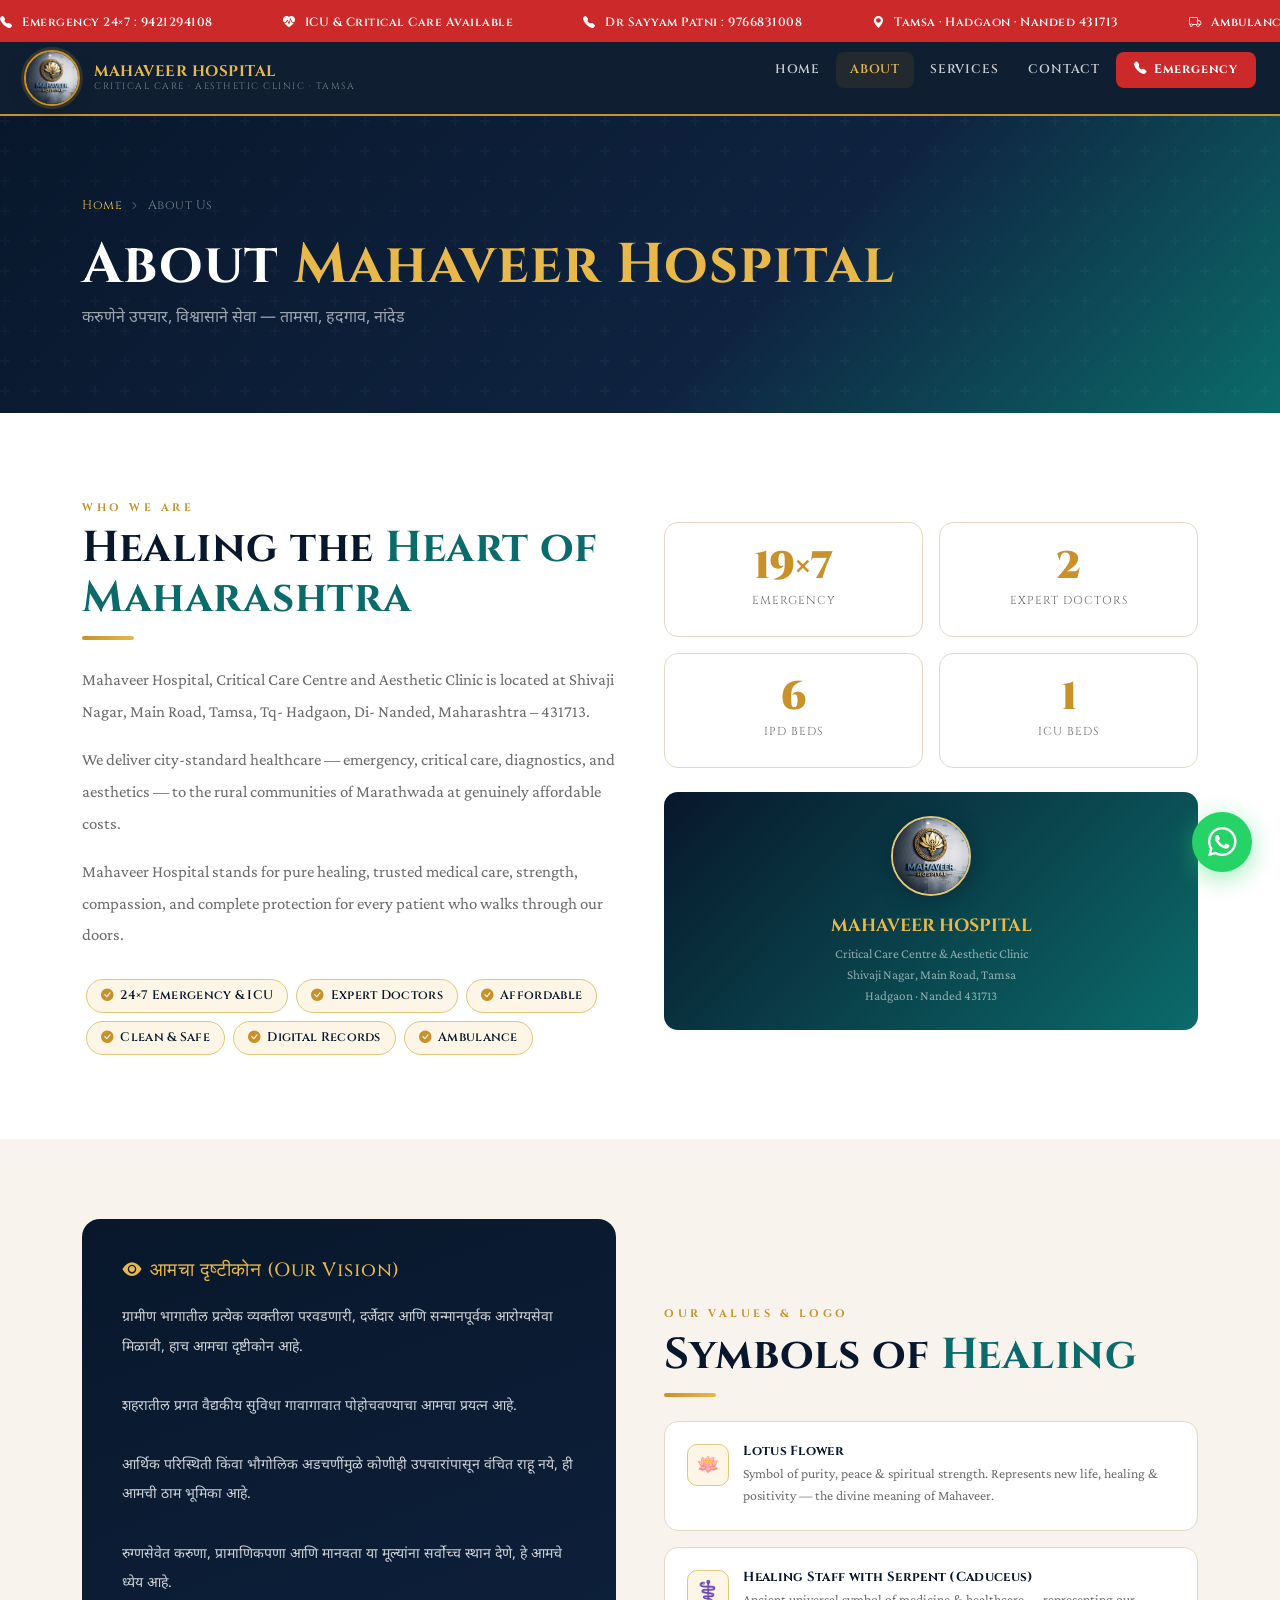
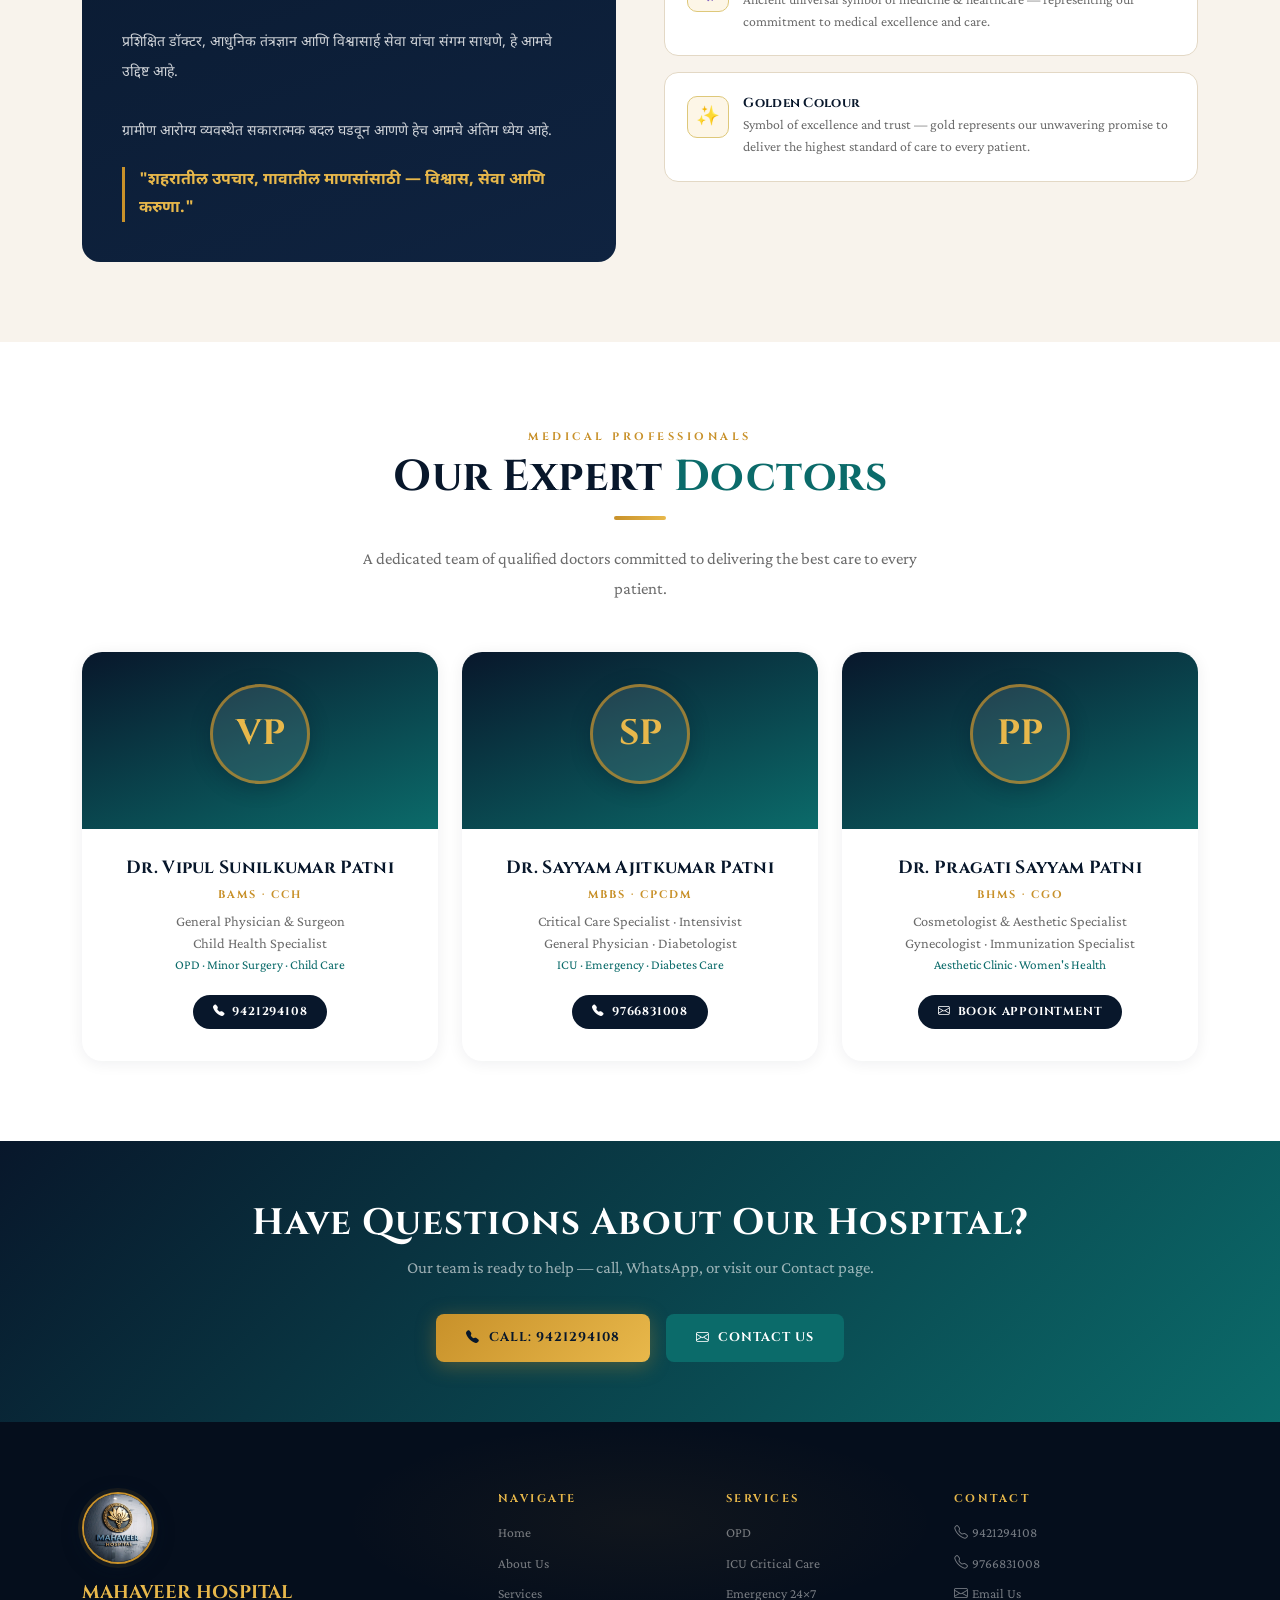
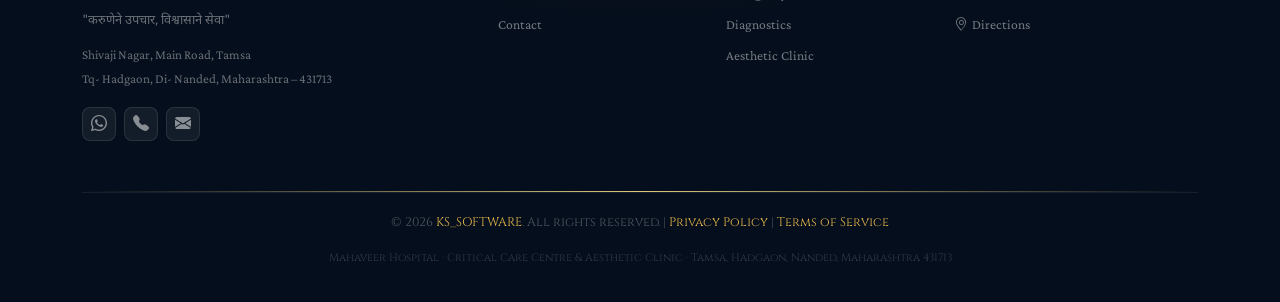
==== about.html @ 1d965a62 "FINAL CODE MAHAVEER HOSPITAL WEBSITE CODE" ====
<!DOCTYPE html><html lang="mr"><head>
<meta charset="UTF-8"/><meta name="viewport" content="width=device-width,initial-scale=1.0"/>
<title>About Us – Mahaveer Hospital | Critical Care & Aesthetic Clinic | Tamsa Hadgaon Nanded</title><meta name="description" content="About Mahaveer Hospital Tamsa — our vision, doctors, and commitment to affordable quality healthcare in Hadgaon, Nanded, Maharashtra."/>
<meta name="keywords" content="Mahaveer Hospital Tamsa Hadgaon Nanded, ICU OPD emergency, Dr Vipul Patni, Dr Sayyam Patni, महावीर हॉस्पिटल"/>
<link rel="preconnect" href="https://fonts.googleapis.com"/>
<link href="https://fonts.googleapis.com/css2?family=Cinzel:wght@400;600;700;900&family=Crimson+Pro:ital,wght@0,300;0,400;0,600;0,700;1,400&family=Noto+Sans+Devanagari:wght@400;500;600;700&display=swap" rel="stylesheet"/>
<link rel="stylesheet" href="https://cdn.jsdelivr.net/npm/bootstrap-icons@1.11.3/font/bootstrap-icons.min.css"/>
<link rel="stylesheet" href="https://cdn.jsdelivr.net/npm/bootstrap@5.3.3/dist/css/bootstrap.min.css"/>
<link rel="stylesheet" href="style.css"/><style>.astat-box{background:#fff;border-radius:14px;padding:1.6rem;border:1px solid var(--border);text-align:center;height:100%}.asn{font-family:'Cinzel',serif;font-size:2.4rem;font-weight:900;color:var(--gold);display:block;line-height:1}.asl{font-size:.72rem;color:var(--muted);margin-top:5px;font-family:'Cinzel',serif;letter-spacing:1px;text-transform:uppercase}.vision-block{background:linear-gradient(160deg,var(--navy),var(--navy-2));border-radius:18px;padding:2.5rem;color:#fff}.vision-block h4{font-family:'Cinzel',serif;color:var(--gold-lt);margin-bottom:1.3rem;font-size:1.2rem;letter-spacing:.5px}.vt{font-family:'Noto Sans Devanagari',sans-serif;font-size:.88rem;color:rgba(255,255,255,.8);line-height:2.1}.vq{font-family:'Noto Sans Devanagari',sans-serif;font-size:1rem;font-weight:700;color:var(--gold-lt);border-left:3px solid var(--gold);padding-left:14px;margin-top:1.3rem;line-height:1.7}.pill{display:inline-flex;align-items:center;gap:7px;background:var(--gold-pale);border:1px solid var(--gold-border);border-radius:30px;padding:6px 14px;font-size:.78rem;color:var(--navy);font-family:'Cinzel',serif;font-weight:600;margin:4px;letter-spacing:.3px}.pill i{color:var(--gold)}.value-card{background:#fff;border-radius:14px;padding:1.4rem;border:1px solid var(--border);display:flex;gap:14px;align-items:flex-start;transition:all .3s}.value-card:hover{box-shadow:var(--sh-md);transform:translateY(-3px)}.v-ico{width:42px;height:42px;border-radius:10px;background:var(--gold-pale);border:1px solid var(--gold-border);display:flex;align-items:center;justify-content:center;font-size:1.2rem;flex-shrink:0}.value-card h6{font-family:'Cinzel',serif;font-size:.82rem;font-weight:700;color:var(--navy);letter-spacing:.3px;margin-bottom:3px}.value-card p{font-size:.86rem;color:var(--muted);line-height:1.6;margin:0}</style>
</head><body><div class="ticker-wrap"><div class="ticker-move">
<span><i class="bi bi-telephone-fill"></i> Emergency 24×7 : 9421294108</span>
<span><i class="bi bi-heart-pulse-fill"></i> ICU &amp; Critical Care Available</span>
<span><i class="bi bi-telephone-fill"></i> Dr Sayyam Patni : 9766831008</span>
<span><i class="bi bi-geo-alt-fill"></i> Tamsa · Hadgaon · Nanded 431713</span>
<span><i class="bi bi-truck"></i> Ambulance On Call</span>
<span><i class="bi bi-telephone-fill"></i> Emergency 24×7 : 9421294108</span>
<span><i class="bi bi-heart-pulse-fill"></i> ICU &amp; Critical Care Available</span>
<span><i class="bi bi-telephone-fill"></i> Dr Sayyam Patni : 9766831008</span>
<span><i class="bi bi-geo-alt-fill"></i> Tamsa · Hadgaon · Nanded 431713</span>
<span><i class="bi bi-truck"></i> Ambulance On Call</span>
</div></div>
<nav class="site-nav" id="mainNav"><div class="nav-container">
  <a href="index.html" class="nav-brand">
    <img src="logo.jpeg" alt="Mahaveer Hospital Logo" class="nav-logo-img"/>
    <div class="brand-words"><span class="brand-main">MAHAVEER HOSPITAL</span><span class="brand-sub">Critical Care · Aesthetic Clinic · Tamsa</span></div>
  </a>
  <button class="nav-hamburger" id="navToggle"><span></span><span></span><span></span></button>
  <ul class="nav-menu" id="navMenu"><li><a href="index.html" class="nav-link">Home</a></li><li><a href="about.html" class="nav-link  active">About</a></li><li><a href="services.html" class="nav-link">Services</a></li><li><a href="contact.html" class="nav-link">Contact</a></li><li><a href="tel:9421294108" class="nav-emergency"><i class="bi bi-telephone-fill"></i> Emergency</a></li></ul>
</div></nav>
<div class="page-hero"><div class="container page-hero-inner">
  <div class="breadcrumb"><a href="index.html">Home</a><i class="bi bi-chevron-right"></i> About Us</div>
  <h1 class="page-hero-title">About <span>Mahaveer Hospital</span></h1>
  <p class="page-hero-sub">करुणेने उपचार, विश्वासाने सेवा — तामसा, हदगाव, नांदेड</p>
</div></div>

<!-- INTRO -->
<section><div class="container"><div class="row g-5 align-items-center">
  <div class="col-lg-6" data-aos>
    <div class="sec-eyebrow">Who We Are</div>
    <h2 class="sec-title">Healing the <span>Heart of Maharashtra</span></h2>
    <div class="gold-bar"></div>
    <p style="font-size:1.05rem;color:var(--muted);line-height:1.9;margin-bottom:1rem;font-family:'Crimson Pro',serif;">Mahaveer Hospital, Critical Care Centre and Aesthetic Clinic is located at Shivaji Nagar, Main Road, Tamsa, Tq- Hadgaon, Di- Nanded, Maharashtra – 431713.</p>
    <p style="font-size:1.05rem;color:var(--muted);line-height:1.9;margin-bottom:1rem;font-family:'Crimson Pro',serif;">We deliver city-standard healthcare — emergency, critical care, diagnostics, and aesthetics — to the rural communities of Marathwada at genuinely affordable costs.</p>
    <p style="font-size:1.05rem;color:var(--muted);line-height:1.9;margin-bottom:1.5rem;font-family:'Crimson Pro',serif;">Mahaveer Hospital stands for pure healing, trusted medical care, strength, compassion, and complete protection for every patient who walks through our doors.</p>
    <div class="d-flex flex-wrap">
      <span class="pill"><i class="bi bi-check-circle-fill"></i> 24×7 Emergency &amp; ICU</span>
      <span class="pill"><i class="bi bi-check-circle-fill"></i> Expert Doctors</span>
      <span class="pill"><i class="bi bi-check-circle-fill"></i> Affordable</span>
      <span class="pill"><i class="bi bi-check-circle-fill"></i> Clean &amp; Safe</span>
      <span class="pill"><i class="bi bi-check-circle-fill"></i> Digital Records</span>
      <span class="pill"><i class="bi bi-check-circle-fill"></i> Ambulance</span>
    </div>
  </div>
  <div class="col-lg-6" data-aos data-d="2">
    <div class="row g-3 mb-4 stats-row">
      <div class="col-6"><div class="astat-box"><span class="asn" data-count="24" data-suffix="×7">24×7</span><div class="asl">Emergency</div></div></div>
      <div class="col-6"><div class="astat-box"><span class="asn" data-count="3" data-suffix="">3</span><div class="asl">Expert Doctors</div></div></div>
      <div class="col-6"><div class="astat-box"><span class="asn" data-count="8" data-suffix="">8</span><div class="asl">IPD Beds</div></div></div>
      <div class="col-6"><div class="astat-box"><span class="asn" data-count="2" data-suffix="">2</span><div class="asl">ICU Beds</div></div></div>
    </div>
    <div style="background:linear-gradient(135deg,var(--navy),var(--teal));border-radius:14px;padding:1.5rem;color:#fff;text-align:center;">
      <img src="logo.jpeg" alt="Mahaveer Hospital Logo" style="width:80px;height:80px;border-radius:50%;object-fit:cover;border:2px solid var(--gold-border);margin-bottom:1rem;box-shadow:0 4px 20px rgba(8,23,43,.4);"/>
      <p style="font-family:'Cinzel',serif;font-size:1.1rem;font-weight:700;color:var(--gold-lt);margin-bottom:3px;">MAHAVEER HOSPITAL</p>
      <p style="font-size:.82rem;color:rgba(255,255,255,.55);margin:0;">Critical Care Centre &amp; Aesthetic Clinic<br/>Shivaji Nagar, Main Road, Tamsa<br/>Hadgaon · Nanded 431713</p>
    </div>
  </div>
</div></div></section>

<!-- VISION -->
<section class="bg-cream"><div class="container"><div class="row g-5 align-items-center">
  <div class="col-lg-6" data-aos>
    <div class="vision-block">
      <h4><i class="bi bi-eye-fill me-2"></i>आमचा दृष्टीकोन (Our Vision)</h4>
      <div class="vt">ग्रामीण भागातील प्रत्येक व्यक्तीला परवडणारी, दर्जेदार आणि सन्मानपूर्वक आरोग्यसेवा मिळावी, हाच आमचा दृष्टीकोन आहे.<br/><br/>शहरातील प्रगत वैद्यकीय सुविधा गावागावात पोहोचवण्याचा आमचा प्रयत्न आहे.<br/><br/>आर्थिक परिस्थिती किंवा भौगोलिक अडचणींमुळे कोणीही उपचारांपासून वंचित राहू नये, ही आमची ठाम भूमिका आहे.<br/><br/>रुग्णसेवेत करुणा, प्रामाणिकपणा आणि मानवता या मूल्यांना सर्वोच्च स्थान देणे, हे आमचे ध्येय आहे.<br/><br/>प्रशिक्षित डॉक्टर, आधुनिक तंत्रज्ञान आणि विश्वासार्ह सेवा यांचा संगम साधणे, हे आमचे उद्दिष्ट आहे.<br/><br/>ग्रामीण आरोग्य व्यवस्थेत सकारात्मक बदल घडवून आणणे हेच आमचे अंतिम ध्येय आहे.</div>
      <div class="vq">"शहरातील उपचार, गावातील माणसांसाठी — विश्वास, सेवा आणि करुणा."</div>
    </div>
  </div>
  <div class="col-lg-6" data-aos data-d="2">
    <div class="sec-eyebrow">Our Values &amp; Logo</div>
    <h2 class="sec-title">Symbols of <span>Healing</span></h2>
    <div class="gold-bar"></div>
    <div class="d-flex flex-column gap-3">
      <div class="value-card"><div class="v-ico" style="color:var(--gold);">🪷</div><div><h6>Lotus Flower</h6><p>Symbol of purity, peace &amp; spiritual strength. Represents new life, healing &amp; positivity — the divine meaning of Mahaveer.</p></div></div>
      <div class="value-card"><div class="v-ico" style="color:var(--teal);">⚕️</div><div><h6>Healing Staff with Serpent (Caduceus)</h6><p>Ancient universal symbol of medicine &amp; healthcare — representing our commitment to medical excellence and care.</p></div></div>
      <div class="value-card"><div class="v-ico" style="color:var(--gold);">✨</div><div><h6>Golden Colour</h6><p>Symbol of excellence and trust — gold represents our unwavering promise to deliver the highest standard of care to every patient.</p></div></div>
    </div>
  </div>
</div></div></section>

<!-- DOCTORS FULL -->
<section><div class="container">
  <div class="text-center mb-5" data-aos>
    <div class="sec-eyebrow">Medical Professionals</div>
    <h2 class="sec-title">Our Expert <span>Doctors</span></h2>
    <div class="gold-bar mx-auto"></div>
    <p class="sec-lead mx-auto">A dedicated team of qualified doctors committed to delivering the best care to every patient.</p>
  </div>
  <div class="row g-4 justify-content-center">
    <div class="col-md-6 col-lg-4" data-aos>
      <div class="doc-card"><div class="doc-card-head"><div class="doc-initials">VP</div></div>
      <div class="doc-card-body"><div class="doc-name">Dr. Vipul Sunilkumar Patni</div><div class="doc-degree">BAMS · CCH</div>
      <div class="doc-spec">General Physician &amp; Surgeon<br/>Child Health Specialist<br/><small style="color:var(--teal);font-size:.82rem;">OPD · Minor Surgery · Child Care</small></div>
      <a href="tel:9421294108" class="doc-cta"><i class="bi bi-telephone-fill"></i> 9421294108</a></div></div>
    </div>
    <div class="col-md-6 col-lg-4" data-aos data-d="2">
      <div class="doc-card"><div class="doc-card-head"><div class="doc-initials">SP</div></div>
      <div class="doc-card-body"><div class="doc-name">Dr. Sayyam Ajitkumar Patni</div><div class="doc-degree">MBBS · CPCDM</div>
      <div class="doc-spec">Critical Care Specialist · Intensivist<br/>General Physician · Diabetologist<br/><small style="color:var(--teal);font-size:.82rem;">ICU · Emergency · Diabetes Care</small></div>
      <a href="tel:9766831008" class="doc-cta"><i class="bi bi-telephone-fill"></i> 9766831008</a></div></div>
    </div>
    <div class="col-md-6 col-lg-4" data-aos data-d="4">
      <div class="doc-card"><div class="doc-card-head"><div class="doc-initials">PP</div></div>
      <div class="doc-card-body"><div class="doc-name">Dr. Pragati Sayyam Patni</div><div class="doc-degree">BHMS · CGO</div>
      <div class="doc-spec">Cosmetologist &amp; Aesthetic Specialist<br/>Gynecologist · Immunization Specialist<br/><small style="color:var(--teal);font-size:.82rem;">Aesthetic Clinic · Women's Health</small></div>
      <a href="contact.html" class="doc-cta"><i class="bi bi-envelope"></i> Book Appointment</a></div></div>
    </div>
  </div>
</div></section>

<div style="background:linear-gradient(135deg,var(--navy),var(--teal));padding:60px 0;text-align:center">
  <div class="container" data-aos>
    <h2 style="font-family:'Cinzel',serif;font-size:clamp(1.5rem,3vw,2.3rem);font-weight:700;color:#fff;margin-bottom:.6rem;letter-spacing:1px;">Have Questions About Our Hospital?</h2>
    <p style="color:rgba(255,255,255,.6);margin-bottom:2rem;font-family:'Crimson Pro',serif;font-size:1.05rem;">Our team is ready to help — call, WhatsApp, or visit our Contact page.</p>
    <div class="d-flex justify-content-center flex-wrap gap-3">
      <a href="tel:9421294108" class="btn-gold"><i class="bi bi-telephone-fill"></i> Call: 9421294108</a>
      <a href="contact.html" class="btn-teal"><i class="bi bi-envelope"></i> Contact Us</a>
    </div>
  </div>
</div>
<footer class="site-footer"><div class="footer-glow"></div><div class="container">
  <div class="footer-top">
    <div><img src="logo.jpeg" alt="Mahaveer Hospital" class="footer-logo-img"/>
      <p class="footer-name">MAHAVEER HOSPITAL</p><p class="footer-tag">"करुणेने उपचार, विश्वासाने सेवा"</p>
      <p class="footer-addr">Shivaji Nagar, Main Road, Tamsa<br/>Tq- Hadgaon, Di- Nanded, Maharashtra – 431713</p>
      <div class="footer-socials"><a href="https://wa.me/919421294108" target="_blank"><i class="bi bi-whatsapp"></i></a><a href="tel:9421294108"><i class="bi bi-telephone-fill"></i></a><a href="mailto:info@mahavirhospital.com"><i class="bi bi-envelope-fill"></i></a></div>
    </div>
    <div class="footer-links-col"><h6>Navigate</h6><a href="index.html">Home</a><a href="about.html">About Us</a><a href="services.html">Services</a><a href="contact.html">Contact</a></div>
    <div class="footer-links-col"><h6>Services</h6><a href="services.html">OPD</a><a href="services.html">ICU Critical Care</a><a href="services.html">Emergency 24×7</a><a href="services.html">Diagnostics</a><a href="services.html">Aesthetic Clinic</a></div>
    <div class="footer-links-col"><h6>Contact</h6><a href="tel:9421294108"><i class="bi bi-telephone me-1"></i>9421294108</a><a href="tel:9766831008"><i class="bi bi-telephone me-1"></i>9766831008</a><a href="mailto:info@mahavirhospital.com"><i class="bi bi-envelope me-1"></i>Email Us</a><a href="https://maps.app.goo.gl/ueTT2sujf9vZsmC67" target="_blank"><i class="bi bi-geo-alt me-1"></i>Directions</a></div>
  </div>
  <div class="divider-gold"></div>
  <div class="footer-bottom">
    <p>&copy; 2026 <a href="http://kssoftware.infinityfree.me/" target="_blank">KS_SOFTWARE</a>. All rights reserved. | <a href="#">Privacy Policy</a> | <a href="#">Terms of Service</a></p>
    <p class="footer-seo">Mahaveer Hospital · Critical Care Centre &amp; Aesthetic Clinic · Tamsa, Hadgaon, Nanded, Maharashtra 431713</p>
  </div>
</div></footer>
<a href="https://wa.me/919421294108?text=नमस्कार%2C%20मला%20Mahaveer%20Hospital%20बद्दल%20माहिती%20हवी%20आहे." target="_blank" class="wa-fab"><i class="bi bi-whatsapp"></i><span class="wa-pulse"></span></a>
<script src="https://cdn.jsdelivr.net/npm/bootstrap@5.3.3/dist/js/bootstrap.bundle.min.js"></script>
<script src="app.js"></script></body></html>
---- style.css ----
/* ══════════════════════════════════════════════
   MAHAVEER HOSPITAL — MASTER STYLESHEET v2
   Cinzel display · Crimson Pro body · Gold/Navy
══════════════════════════════════════════════ */
@import url('https://fonts.googleapis.com/css2?family=Cinzel:wght@400;600;700;900&family=Crimson+Pro:ital,wght@0,300;0,400;0,600;0,700;1,400&family=Noto+Sans+Devanagari:wght@400;500;600;700&display=swap');

:root {
  --gold:        #C8912A;
  --gold-lt:     #E8B84B;
  --gold-pale:   #FDF6E7;
  --gold-border: #DEC87A;
  --navy:        #08172B;
  --navy-2:      #0F2340;
  --teal:        #0B6B6A;
  --teal-lt:     #0F9B9A;
  --white:       #FFFFFF;
  --cream:       #F8F3EC;
  --text:        #1A1A1A;
  --muted:       #6B6B6B;
  --border:      #E3D8C5;
  --red:         #CC2A2A;

  --ff-display: 'Cinzel', serif;
  --ff-body:    'Crimson Pro', serif;
  --ff-deva:    'Noto Sans Devanagari', sans-serif;

  --r:   14px;
  --r-lg: 20px;
  --sh-sm: 0 2px 16px rgba(8,23,43,.07);
  --sh-md: 0 8px 32px rgba(8,23,43,.11);
  --sh-lg: 0 20px 60px rgba(8,23,43,.16);
  --tr:  all .3s cubic-bezier(.4,0,.2,1);
}

*, *::before, *::after { box-sizing: border-box; margin: 0; padding: 0; }
html { scroll-behavior: smooth; }
body { font-family: var(--ff-body); color: var(--text); background: var(--white); overflow-x: hidden; font-size: 16px; line-height: 1.6; }

/* ── SCROLLBAR ── */
::-webkit-scrollbar { width: 5px; }
::-webkit-scrollbar-track { background: var(--cream); }
::-webkit-scrollbar-thumb { background: var(--gold); border-radius: 3px; }

/* ════ TICKER ════ */
.ticker-wrap {
  background: var(--red);
  padding: 8px 0; overflow: hidden;
}
.ticker-move {
  display: inline-flex; gap: 70px;
  white-space: nowrap;
  animation: tickerRun 30s linear infinite;
}
.ticker-move span {
  color: #fff; font-size: 0.75rem;
  font-weight: 600; letter-spacing: 0.5px;
  font-family: 'Cinzel', serif;
}
.ticker-move span i { margin-right: 6px; }
@keyframes tickerRun {
  from { transform: translateX(0); }
  to   { transform: translateX(-50%); }
}

/* ════ NAVBAR ════ */
.site-nav {
  position: sticky; top: 0; z-index: 1000;
  background: rgba(8,23,43,0.97);
  backdrop-filter: blur(20px);
  border-bottom: 2px solid var(--gold);
  transition: var(--tr);
}
.nav-container {
  max-width: 1280px; margin: 0 auto;
  padding: 0 24px;
  display: flex; align-items: center;
  justify-content: space-between;
  min-height: 72px;
}
.nav-brand {
  display: flex; align-items: center; gap: 14px;
  text-decoration: none;
}
.nav-logo-img {
  width: 56px; height: 56px;
  border-radius: 50%;
  object-fit: cover;
  border: 2.5px solid var(--gold);
  box-shadow: 0 0 0 3px rgba(200,145,42,0.2), 0 4px 16px rgba(8,23,43,0.4);
  transition: var(--tr);
  background: var(--navy);
  flex-shrink: 0;
}
.nav-brand:hover .nav-logo-img {
  box-shadow: 0 0 0 5px rgba(200,145,42,0.35), 0 6px 20px rgba(8,23,43,0.5);
  transform: scale(1.05);
}
.brand-words { line-height: 1.2; }
.brand-main {
  display: block;
  font-family: var(--ff-display);
  font-size: 0.95rem; font-weight: 700;
  color: var(--gold-lt);
  letter-spacing: 0.5px;
}
.brand-sub {
  display: block;
  font-size: 0.58rem; color: rgba(255,255,255,0.45);
  letter-spacing: 1.5px; text-transform: uppercase;
  font-family: var(--ff-display);
}
.nav-menu {
  display: flex; align-items: center; gap: 2px;
  list-style: none;
}
.nav-link {
  display: block; padding: 8px 14px;
  color: rgba(255,255,255,0.78) !important;
  text-decoration: none;
  font-family: var(--ff-display);
  font-size: 0.78rem; font-weight: 600;
  letter-spacing: 0.8px;
  border-radius: 8px;
  transition: var(--tr);
  text-transform: uppercase;
}
.nav-link:hover, .nav-link.active {
  color: var(--gold-lt) !important;
  background: rgba(200,145,42,0.1);
}
.nav-emergency {
  display: flex; align-items: center; gap: 7px;
  background: var(--red) !important;
  color: #fff !important;
  padding: 8px 18px !important;
  border-radius: 8px !important;
  font-family: var(--ff-display) !important;
  font-size: 0.78rem !important; font-weight: 700 !important;
  letter-spacing: 0.8px !important;
  text-decoration: none;
  animation: emergPulse 2.5s ease-in-out infinite;
}
@keyframes emergPulse {
  0%,100% { box-shadow: 0 0 0 0 rgba(204,42,42,0.5); }
  50%      { box-shadow: 0 0 0 10px rgba(204,42,42,0); }
}
.nav-hamburger {
  display: none; flex-direction: column; gap: 5px;
  background: none; border: none; cursor: pointer; padding: 6px;
}
.nav-hamburger span {
  display: block; width: 24px; height: 2px;
  background: #fff; border-radius: 2px; transition: var(--tr);
}
@media(max-width:991px) {
  .nav-hamburger { display: flex; }
  .nav-menu {
    display: none; position: absolute;
    top: 100%; left: 0; right: 0;
    background: var(--navy-2);
    flex-direction: column; align-items: stretch;
    padding: 12px 20px;
    border-top: 1px solid rgba(200,145,42,0.3);
    gap: 4px;
  }
  .nav-menu.open { display: flex; }
  .nav-emergency { justify-content: center; }
}

/* ════ PAGE HERO ════ */
.page-hero {
  background: linear-gradient(135deg, var(--navy) 0%, var(--navy-2) 60%, var(--teal) 100%);
  padding: 80px 0 65px; position: relative; overflow: hidden;
}
.page-hero::before {
  content:''; position:absolute; inset:0;
  background: url("data:image/svg+xml,%3Csvg width='60' height='60' viewBox='0 0 60 60' xmlns='http://www.w3.org/2000/svg'%3E%3Cg fill='none'%3E%3Cg fill='%23ffffff' fill-opacity='0.025'%3E%3Cpath d='M36 34v-4h-2v4h-4v2h4v4h2v-4h4v-2h-4zm0-30V0h-2v4h-4v2h4v4h2V6h4V4h-4zM6 34v-4H4v4H0v2h4v4h2v-4h4v-2H6zM6 4V0H4v4H0v2h4v4h2V6h4V4H6z'/%3E%3C/g%3E%3C/g%3E%3C/svg%3E");
}
.page-hero-inner { position: relative; z-index: 1; }
.breadcrumb {
  display: flex; align-items: center; gap: 8px;
  font-size: 0.78rem; color: rgba(255,255,255,0.45);
  font-family: var(--ff-display);
  letter-spacing: 0.5px; margin-bottom: 1.2rem;
}
.breadcrumb a { color: var(--gold-lt); text-decoration: none; }
.breadcrumb i { font-size: 0.55rem; }
.page-hero-title {
  font-family: var(--ff-display);
  font-size: clamp(2rem,5vw,3.5rem);
  font-weight: 700; color: #fff; line-height: 1.1;
  margin-bottom: 0.6rem; letter-spacing: 1px;
}
.page-hero-title span { color: var(--gold-lt); }
.page-hero-sub {
  font-family: var(--ff-deva);
  font-size: 1rem; color: rgba(255,255,255,0.6);
}

/* ════ SECTION UTILITIES ════ */
section { padding: 80px 0; }
.sec-eyebrow {
  display: inline-block;
  font-family: var(--ff-display);
  font-size: 0.68rem; font-weight: 700;
  letter-spacing: 3.5px; text-transform: uppercase;
  color: var(--gold); margin-bottom: 0.5rem;
}
.sec-title {
  font-family: var(--ff-display);
  font-size: clamp(1.8rem,3.5vw,2.7rem);
  font-weight: 700; color: var(--navy);
  line-height: 1.15; margin-bottom: 0.8rem;
  letter-spacing: 0.5px;
}
.sec-title span { color: var(--teal); }
.gold-bar {
  width: 52px; height: 4px;
  background: linear-gradient(90deg, var(--gold), var(--gold-lt));
  border-radius: 2px; margin-bottom: 1.5rem;
}
.gold-bar.mx-auto { margin-left: auto; margin-right: auto; }
.sec-lead { font-size: 1.05rem; color: var(--muted); max-width: 560px; line-height: 1.8; }

/* ════ BUTTONS ════ */
.btn-gold {
  display: inline-flex; align-items: center; gap: 9px;
  background: linear-gradient(135deg, var(--gold), var(--gold-lt));
  color: var(--navy); font-family: var(--ff-display);
  font-weight: 700; font-size: 0.8rem;
  padding: 14px 30px; border-radius: 8px;
  text-decoration: none; border: none; cursor: pointer;
  letter-spacing: 1px; text-transform: uppercase;
  transition: var(--tr);
  box-shadow: 0 4px 20px rgba(200,145,42,0.35);
}
.btn-gold:hover {
  transform: translateY(-2px);
  box-shadow: 0 10px 30px rgba(200,145,42,0.5);
  color: var(--navy);
}
.btn-outline-white {
  display: inline-flex; align-items: center; gap: 9px;
  border: 2px solid rgba(255,255,255,0.4); color: #fff;
  font-family: var(--ff-display); font-weight: 600;
  font-size: 0.78rem; padding: 12px 26px; border-radius: 8px;
  text-decoration: none; letter-spacing: 1px; text-transform: uppercase;
  transition: var(--tr);
}
.btn-outline-white:hover { border-color: #fff; background: rgba(255,255,255,0.1); color: #fff; }
.btn-navy {
  display: inline-flex; align-items: center; gap: 9px;
  background: var(--navy); color: #fff;
  font-family: var(--ff-display); font-weight: 700;
  font-size: 0.78rem; padding: 12px 26px; border-radius: 8px;
  text-decoration: none; letter-spacing: 1px; text-transform: uppercase;
  transition: var(--tr); border: none; cursor: pointer;
}
.btn-navy:hover { background: var(--teal); color: #fff; transform: translateY(-2px); }
.btn-teal {
  display: inline-flex; align-items: center; gap: 9px;
  background: var(--teal); color: #fff;
  font-family: var(--ff-display); font-weight: 700;
  font-size: 0.78rem; padding: 14px 30px; border-radius: 8px;
  text-decoration: none; letter-spacing: 1px; text-transform: uppercase;
  transition: var(--tr); border: none; cursor: pointer;
}
.btn-teal:hover { background: var(--teal-lt); color: #fff; transform: translateY(-2px); }

/* ════ CARDS ════ */
.card-hover {
  transition: var(--tr);
}
.card-hover:hover { transform: translateY(-6px); box-shadow: var(--sh-lg); }

/* ════ DOCTOR CARD ════ */
.doc-card {
  background: #fff; border-radius: var(--r-lg);
  overflow: hidden;
  box-shadow: var(--sh-sm);
  transition: var(--tr);
  text-align: center;
}
.doc-card:hover { transform: translateY(-8px); box-shadow: var(--sh-lg); }
.doc-card-head {
  background: linear-gradient(160deg, var(--navy) 0%, var(--teal) 100%);
  padding: 2rem 1.5rem 2.8rem;
}
.doc-initials {
  width: 100px; height: 100px; border-radius: 50%;
  background: rgba(255,255,255,0.1);
  border: 3px solid rgba(200,145,42,0.7);
  display: flex; align-items: center; justify-content: center;
  font-family: var(--ff-display); font-size: 2.2rem; font-weight: 700;
  color: var(--gold-lt); margin: 0 auto;
  box-shadow: 0 4px 20px rgba(8,23,43,0.3);
}
.doc-card-body { padding: 1.6rem 1.4rem 2rem; }
.doc-name {
  font-family: var(--ff-display);
  font-size: 1.1rem; font-weight: 700;
  color: var(--navy); letter-spacing: 0.3px; margin-bottom: 3px;
}
.doc-degree {
  font-family: var(--ff-display);
  font-size: 0.68rem; font-weight: 700;
  letter-spacing: 2px; color: var(--gold);
  text-transform: uppercase; margin-bottom: 8px;
}
.doc-spec { font-size: 0.9rem; color: var(--muted); line-height: 1.5; margin-bottom: 1.2rem; }
.doc-cta {
  display: inline-flex; align-items: center; gap: 7px;
  background: var(--navy); color: #fff;
  text-decoration: none; font-family: var(--ff-display);
  font-size: 0.72rem; font-weight: 700;
  padding: 8px 20px; border-radius: 30px;
  letter-spacing: 0.8px; text-transform: uppercase;
  transition: var(--tr);
}
.doc-cta:hover { background: var(--teal); color: #fff; }

/* ════ SERVICE CARD ════ */
.svc-card {
  background: #fff; border-radius: var(--r);
  border: 1px solid var(--border);
  overflow: hidden; transition: var(--tr);
  height: 100%;
}
.svc-card:hover { transform: translateY(-5px); box-shadow: var(--sh-lg); }
.svc-card-head {
  background: linear-gradient(135deg, var(--navy), var(--navy-2));
  padding: 1.4rem 1.5rem;
  display: flex; align-items: center; gap: 14px;
}
.svc-icon-wrap {
  width: 46px; height: 46px; flex-shrink: 0;
  border-radius: 10px;
  background: rgba(200,145,42,0.2);
  border: 1px solid rgba(200,145,42,0.3);
  display: flex; align-items: center; justify-content: center;
  font-size: 1.35rem; color: var(--gold-lt);
}
.svc-card-title {
  font-family: var(--ff-display);
  font-size: 0.95rem; font-weight: 700; color: #fff;
  letter-spacing: 0.3px; margin: 0;
}
.svc-badge {
  font-family: var(--ff-deva);
  font-size: 0.7rem; color: rgba(255,255,255,0.45);
  margin-top: 2px; display: block;
}
.svc-card-body { padding: 1.4rem 1.5rem; }
.svc-list { list-style: none; padding: 0; margin: 0 0 0.9rem; }
.svc-list li {
  font-size: 0.88rem; color: var(--muted);
  padding: 3px 0; display: flex; gap: 8px; align-items: flex-start;
}
.svc-list li::before {
  content: '◆'; color: var(--gold);
  font-size: 0.45rem; flex-shrink: 0; margin-top: 6px;
}
.svc-marathi-tag {
  font-family: var(--ff-deva);
  font-size: 0.77rem; color: var(--teal);
  padding-top: 0.8rem;
  border-top: 1px dashed var(--border);
  line-height: 1.8;
}

/* ════ CONTACT ════ */
.cinfo-box {
  background: linear-gradient(160deg, var(--navy), var(--navy-2));
  border-radius: var(--r-lg); padding: 2.5rem;
  color: #fff; height: 100%;
}
.cinfo-box h4 {
  font-family: var(--ff-display);
  color: var(--gold-lt); margin-bottom: 1.8rem;
  font-size: 1.2rem; letter-spacing: 0.5px;
}
.ci-row { display: flex; gap: 14px; margin-bottom: 1.5rem; }
.ci-ico {
  width: 40px; height: 40px; flex-shrink: 0;
  border-radius: 10px;
  background: rgba(200,145,42,0.15);
  border: 1px solid rgba(200,145,42,0.25);
  display: flex; align-items: center; justify-content: center;
  font-size: 1rem; color: var(--gold-lt);
}
.ci-row strong {
  display: block; color: #fff;
  font-size: 0.82rem; font-family: var(--ff-display);
  letter-spacing: 0.5px; margin-bottom: 3px;
}
.ci-row p { font-size: 0.85rem; color: rgba(255,255,255,0.65); margin: 0; line-height: 1.6; }
.ci-row a { color: rgba(255,255,255,0.8); text-decoration: none; }
.ci-row a:hover { color: var(--gold-lt); }
.form-box {
  background: var(--cream);
  border-radius: var(--r-lg);
  padding: 2.5rem;
  border: 1px solid var(--border);
}
.form-box h4 {
  font-family: var(--ff-display);
  font-size: 1.2rem; color: var(--navy);
  letter-spacing: 0.5px; margin-bottom: 1.5rem;
}
.form-group { margin-bottom: 1.1rem; }
.form-label {
  font-family: var(--ff-display);
  font-size: 0.72rem; font-weight: 700;
  letter-spacing: 1px; text-transform: uppercase;
  color: var(--navy); margin-bottom: 6px; display: block;
}
.form-ctrl {
  width: 100%; padding: 12px 16px;
  border: 1.5px solid var(--border);
  border-radius: 8px; font-size: 0.9rem;
  font-family: var(--ff-body);
  background: #fff; color: var(--text);
  transition: var(--tr);
  outline: none;
}
.form-ctrl:focus { border-color: var(--teal); box-shadow: 0 0 0 3px rgba(11,107,106,0.1); }

/* ════ FOOTER ════ */
.site-footer { background: #050E1C; padding: 70px 0 0; position: relative; overflow: hidden; }
.footer-glow {
  position: absolute; top: 0; left: 50%; transform: translateX(-50%);
  width: 600px; height: 200px;
  background: radial-gradient(ellipse, rgba(200,145,42,0.06) 0%, transparent 70%);
  pointer-events: none;
}
.footer-top {
  display: grid;
  grid-template-columns: 2fr 1fr 1fr 1.3fr;
  gap: 40px; padding-bottom: 50px;
}
.footer-logo-img {
  width: 72px; height: 72px;
  border-radius: 50%; object-fit: cover;
  border: 2.5px solid var(--gold);
  box-shadow: 0 4px 20px rgba(8,23,43,0.4), 0 0 0 4px rgba(200,145,42,0.1);
  margin-bottom: 14px; display: block;
}
.footer-name {
  font-family: var(--ff-display); font-size: 1.15rem;
  font-weight: 700; color: var(--gold-lt); margin-bottom: 3px;
}
.footer-tag {
  font-family: var(--ff-deva);
  font-size: 0.8rem; color: rgba(255,255,255,0.4);
  margin-bottom: 12px;
}
.footer-addr {
  font-size: 0.82rem; line-height: 1.8;
  color: rgba(255,255,255,0.4); margin-bottom: 16px;
}
.footer-socials { display: flex; gap: 8px; }
.footer-socials a {
  width: 34px; height: 34px;
  background: rgba(255,255,255,0.06);
  border: 1px solid rgba(255,255,255,0.1);
  border-radius: 8px;
  display: flex; align-items: center; justify-content: center;
  color: rgba(255,255,255,0.5); font-size: 1rem;
  text-decoration: none; transition: var(--tr);
}
.footer-socials a:hover { background: var(--gold); border-color: var(--gold); color: #fff; }
.footer-links-col h6 {
  font-family: var(--ff-display);
  font-size: 0.7rem; font-weight: 700;
  letter-spacing: 2.5px; text-transform: uppercase;
  color: var(--gold-lt); margin-bottom: 16px;
}
.footer-links-col a {
  display: block; color: rgba(255,255,255,0.45);
  text-decoration: none; font-size: 0.85rem;
  margin-bottom: 9px; transition: color 0.25s;
  font-family: var(--ff-body);
}
.footer-links-col a:hover { color: var(--gold-lt); }
.footer-bottom {
  border-top: 1px solid rgba(255,255,255,0.07);
  padding: 20px 0; text-align: center;
}
.footer-bottom p {
  font-size: 0.78rem; color: rgba(255,255,255,0.3);
  font-family: var(--ff-display);
}
.footer-bottom a { color: var(--gold-lt); text-decoration: none; }
.footer-seo { font-size: 0.68rem !important; margin-top: 4px; color: rgba(255,255,255,0.18) !important; }

/* ════ WA FAB ════ */
.wa-fab {
  position: fixed; bottom: 28px; right: 28px; z-index: 9999;
  width: 60px; height: 60px; border-radius: 50%;
  background: #25D366;
  display: flex; align-items: center; justify-content: center;
  color: #fff; font-size: 1.8rem; text-decoration: none;
  box-shadow: 0 6px 24px rgba(37,211,102,0.45);
  transition: var(--tr); position: fixed;
}
.wa-fab:hover { transform: scale(1.1); color: #fff; }
.wa-pulse {
  position: absolute; inset: -6px; border-radius: 50%;
  border: 2px solid #25D366; opacity: 0;
  animation: waPulse 2.5s ease-out infinite;
}
@keyframes waPulse {
  0% { transform: scale(0.9); opacity: 0.6; }
  100% { transform: scale(1.5); opacity: 0; }
}

/* ════ AOS SCROLL REVEAL ════ */
[data-aos] { opacity: 0; transform: translateY(30px); transition: opacity .65s ease, transform .65s ease; }
[data-aos].visible { opacity: 1; transform: translateY(0); }
[data-aos][data-d="1"] { transition-delay: .1s; }
[data-aos][data-d="2"] { transition-delay: .2s; }
[data-aos][data-d="3"] { transition-delay: .3s; }
[data-aos][data-d="4"] { transition-delay: .4s; }
[data-aos][data-d="5"] { transition-delay: .5s; }

/* ════ MISC ════ */
.bg-cream { background: var(--cream); }
.divider-gold { width: 100%; height: 1px; background: linear-gradient(90deg, transparent, var(--gold-border), transparent); }

@media(max-width:992px) {
  .footer-top { grid-template-columns: 1fr 1fr; }
}
@media(max-width:768px) {
  section { padding: 55px 0; }
  .page-hero { padding: 55px 0 45px; }
  .footer-top { grid-template-columns: 1fr; gap: 28px; }
}
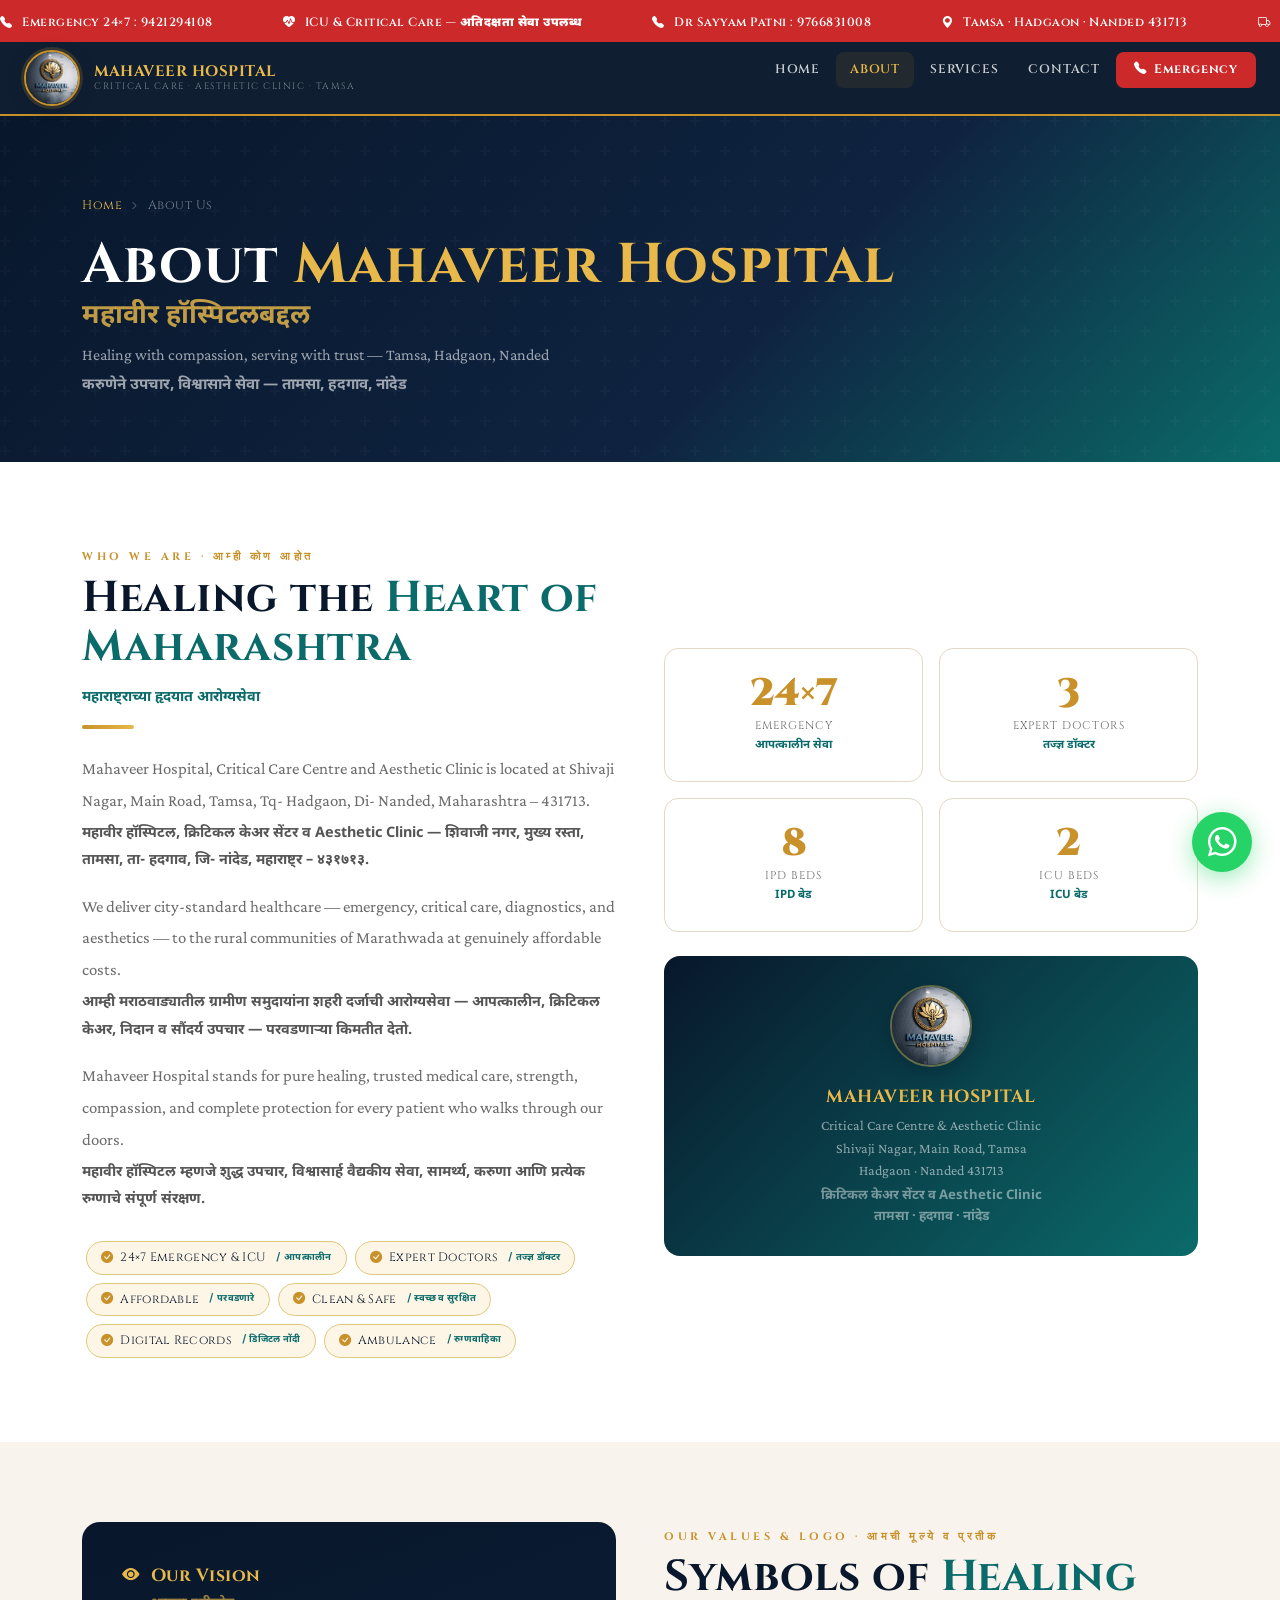
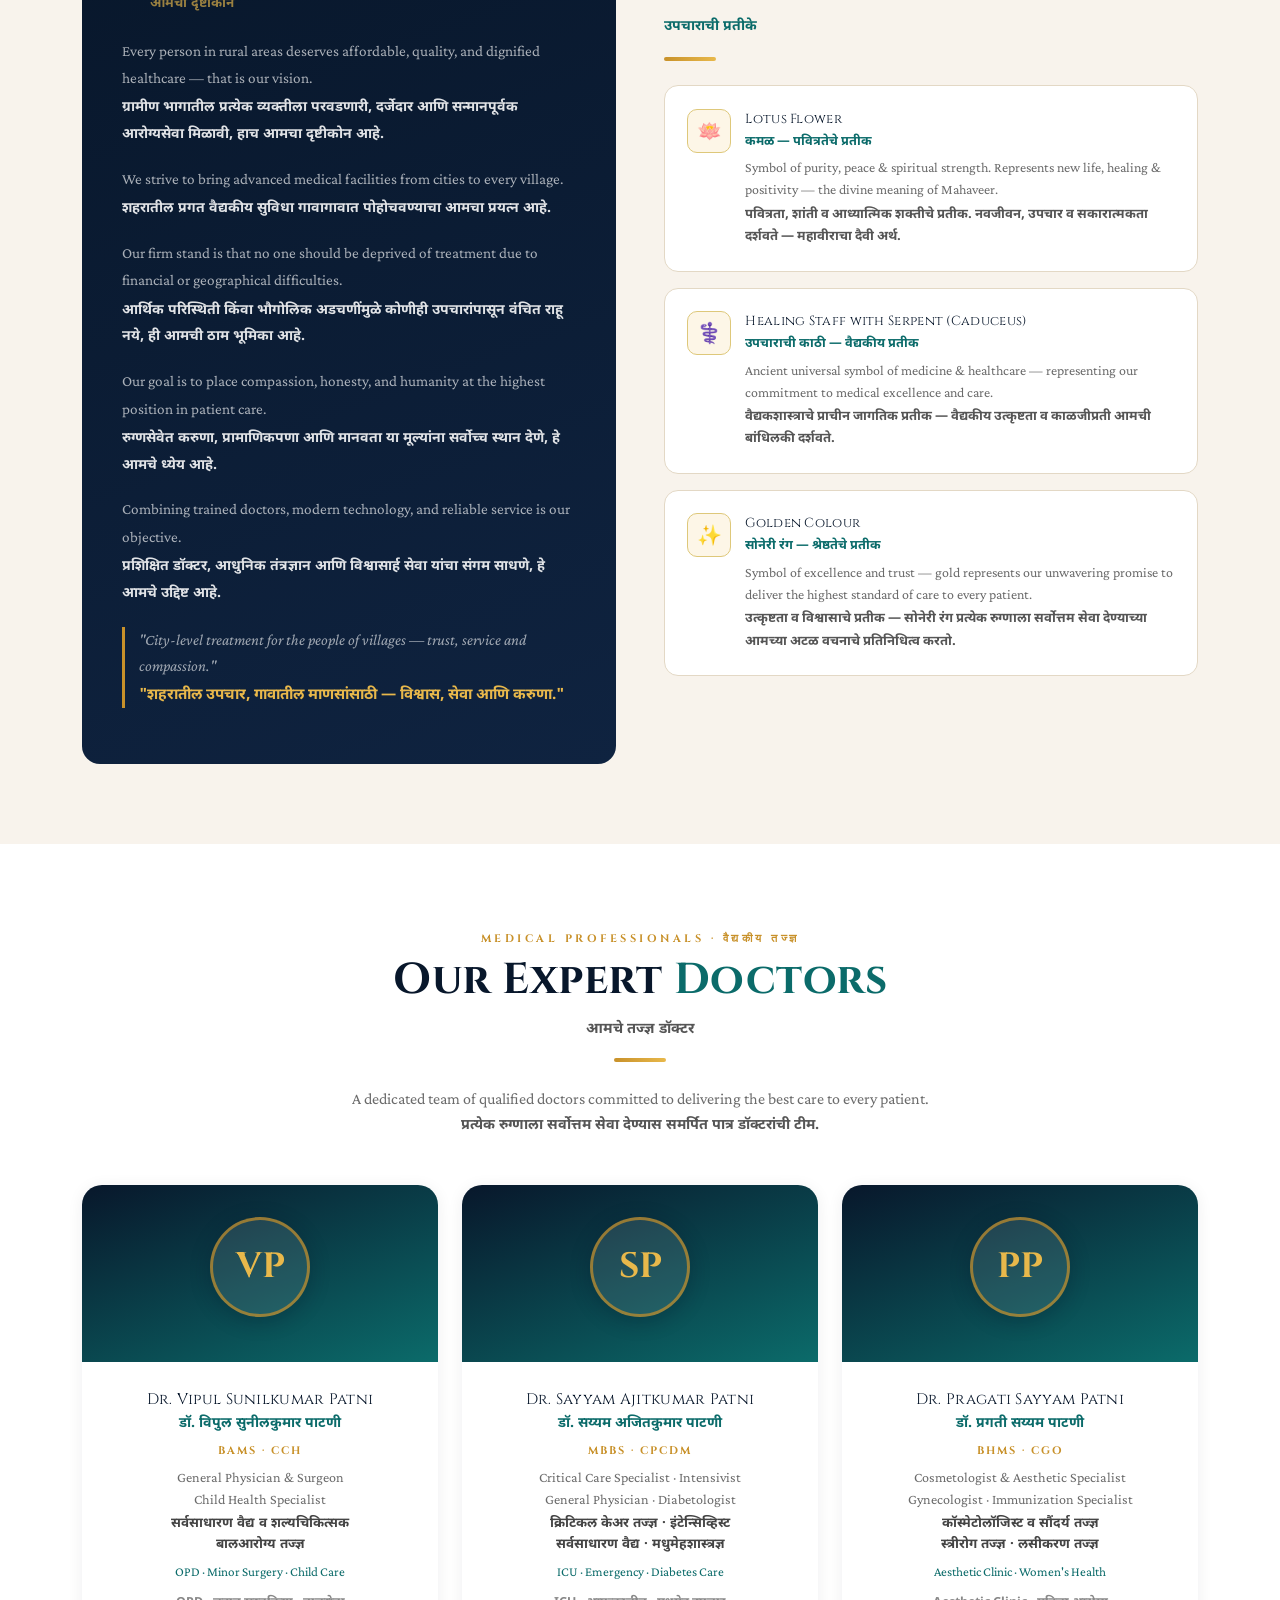
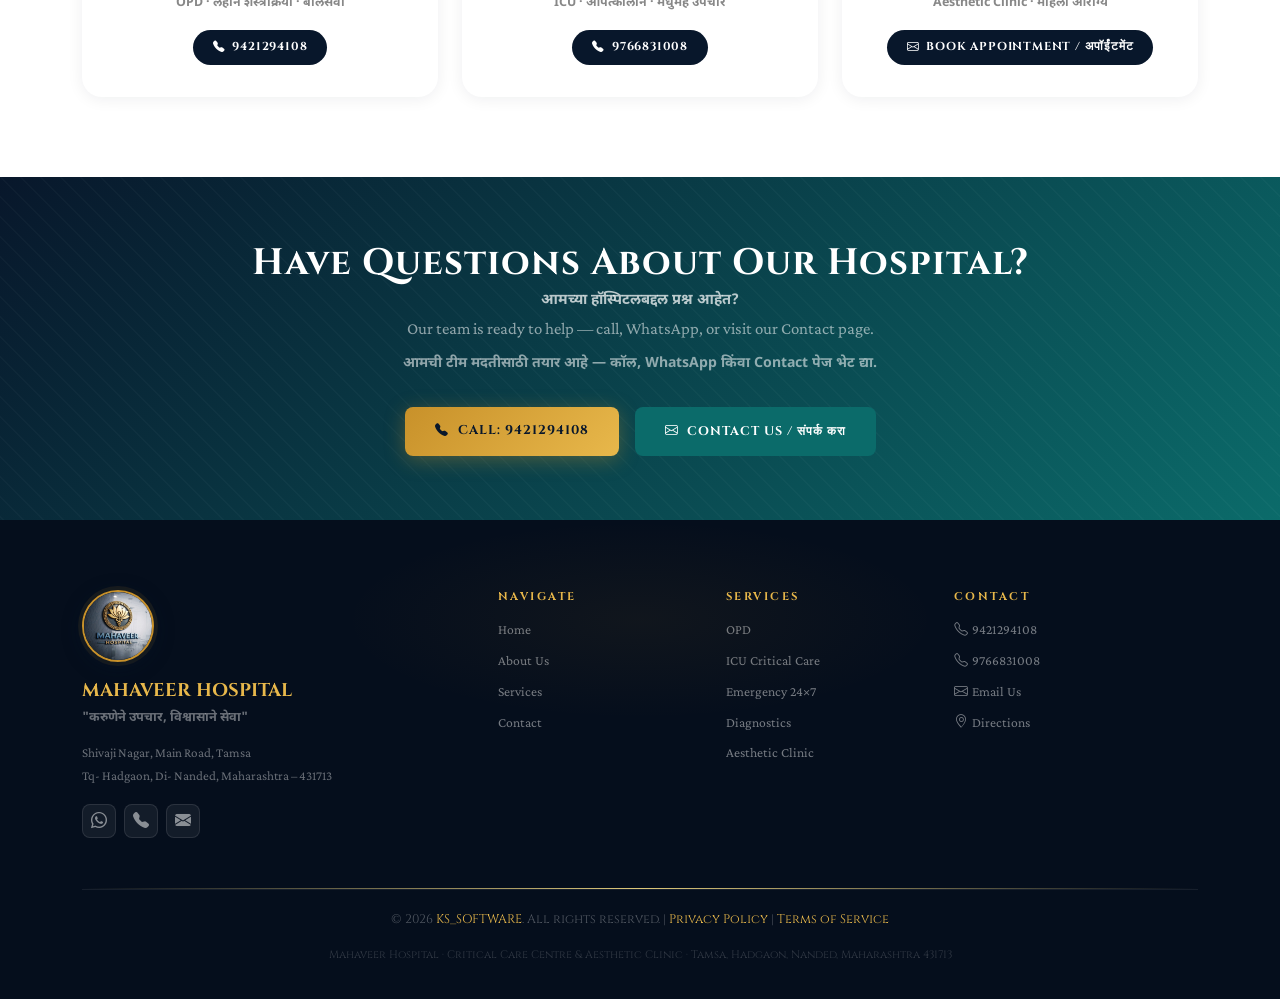
==== commit bf769bdf: "FINAL CODE MARATHI AND ENGLISH BOTH LANAGUAGE" ====
--- a/about.html
+++ b/about.html
@@ -1,142 +1,396 @@
 <!DOCTYPE html><html lang="mr"><head>
 <meta charset="UTF-8"/><meta name="viewport" content="width=device-width,initial-scale=1.0"/>
-<title>About Us – Mahaveer Hospital | Critical Care & Aesthetic Clinic | Tamsa Hadgaon Nanded</title><meta name="description" content="About Mahaveer Hospital Tamsa — our vision, doctors, and commitment to affordable quality healthcare in Hadgaon, Nanded, Maharashtra."/>
+<title>About Us / आमच्याबद्दल – Mahaveer Hospital | Critical Care &amp; Aesthetic Clinic | Tamsa Hadgaon Nanded</title>
+<meta name="description" content="About Mahaveer Hospital Tamsa — our vision, doctors, and commitment to affordable quality healthcare in Hadgaon, Nanded, Maharashtra."/>
 <meta name="keywords" content="Mahaveer Hospital Tamsa Hadgaon Nanded, ICU OPD emergency, Dr Vipul Patni, Dr Sayyam Patni, महावीर हॉस्पिटल"/>
 <link rel="preconnect" href="https://fonts.googleapis.com"/>
 <link href="https://fonts.googleapis.com/css2?family=Cinzel:wght@400;600;700;900&family=Crimson+Pro:ital,wght@0,300;0,400;0,600;0,700;1,400&family=Noto+Sans+Devanagari:wght@400;500;600;700&display=swap" rel="stylesheet"/>
 <link rel="stylesheet" href="https://cdn.jsdelivr.net/npm/bootstrap-icons@1.11.3/font/bootstrap-icons.min.css"/>
 <link rel="stylesheet" href="https://cdn.jsdelivr.net/npm/bootstrap@5.3.3/dist/css/bootstrap.min.css"/>
-<link rel="stylesheet" href="style.css"/><style>.astat-box{background:#fff;border-radius:14px;padding:1.6rem;border:1px solid var(--border);text-align:center;height:100%}.asn{font-family:'Cinzel',serif;font-size:2.4rem;font-weight:900;color:var(--gold);display:block;line-height:1}.asl{font-size:.72rem;color:var(--muted);margin-top:5px;font-family:'Cinzel',serif;letter-spacing:1px;text-transform:uppercase}.vision-block{background:linear-gradient(160deg,var(--navy),var(--navy-2));border-radius:18px;padding:2.5rem;color:#fff}.vision-block h4{font-family:'Cinzel',serif;color:var(--gold-lt);margin-bottom:1.3rem;font-size:1.2rem;letter-spacing:.5px}.vt{font-family:'Noto Sans Devanagari',sans-serif;font-size:.88rem;color:rgba(255,255,255,.8);line-height:2.1}.vq{font-family:'Noto Sans Devanagari',sans-serif;font-size:1rem;font-weight:700;color:var(--gold-lt);border-left:3px solid var(--gold);padding-left:14px;margin-top:1.3rem;line-height:1.7}.pill{display:inline-flex;align-items:center;gap:7px;background:var(--gold-pale);border:1px solid var(--gold-border);border-radius:30px;padding:6px 14px;font-size:.78rem;color:var(--navy);font-family:'Cinzel',serif;font-weight:600;margin:4px;letter-spacing:.3px}.pill i{color:var(--gold)}.value-card{background:#fff;border-radius:14px;padding:1.4rem;border:1px solid var(--border);display:flex;gap:14px;align-items:flex-start;transition:all .3s}.value-card:hover{box-shadow:var(--sh-md);transform:translateY(-3px)}.v-ico{width:42px;height:42px;border-radius:10px;background:var(--gold-pale);border:1px solid var(--gold-border);display:flex;align-items:center;justify-content:center;font-size:1.2rem;flex-shrink:0}.value-card h6{font-family:'Cinzel',serif;font-size:.82rem;font-weight:700;color:var(--navy);letter-spacing:.3px;margin-bottom:3px}.value-card p{font-size:.86rem;color:var(--muted);line-height:1.6;margin:0}</style>
-</head><body><div class="ticker-wrap"><div class="ticker-move">
+<link rel="stylesheet" href="style.css"/>
+<style>
+/* ══════════════════════════════════════════════════
+   LANGUAGE SYSTEM — About Us Page
+   English  → Crimson Pro / Cinzel, font-weight: 400
+   Marathi  → Noto Sans Devanagari, font-weight: 700
+   Pattern  → English line first, Marathi line below
+   ══════════════════════════════════════════════════ */
+
+/* --- Stat boxes --- */
+.astat-box{background:#fff;border-radius:14px;padding:1.6rem;border:1px solid var(--border);text-align:center;height:100%}
+.asn{font-family:'Cinzel',serif;font-size:2.4rem;font-weight:900;color:var(--gold);display:block;line-height:1}
+.asl-en{font-size:.7rem;color:var(--muted);margin-top:4px;font-family:'Cinzel',serif;letter-spacing:1px;text-transform:uppercase;font-weight:400;display:block}
+.asl-mr{font-size:.72rem;color:var(--teal);margin-top:2px;font-family:'Noto Sans Devanagari',sans-serif;font-weight:700;display:block}
+
+/* --- Vision block --- */
+.vision-block{background:linear-gradient(160deg,var(--navy),var(--navy-2));border-radius:18px;padding:2.5rem;color:#fff;height:100%}
+.vision-hdg{margin-bottom:1.4rem}
+.vision-hdg .en{font-family:'Cinzel',serif;color:var(--gold-lt);font-size:1.1rem;font-weight:700;letter-spacing:.5px;display:flex;align-items:center;gap:10px}
+.vision-hdg .mr{font-family:'Noto Sans Devanagari',sans-serif;font-weight:700;font-size:.84rem;color:rgba(232,184,75,.65);display:block;margin-top:3px;padding-left:28px}
+
+/* bilingual vision text — English para then Marathi para */
+.vp-en{font-family:'Crimson Pro',serif;font-size:.95rem;color:rgba(255,255,255,.65);line-height:1.8;font-weight:400;margin-bottom:4px}
+.vp-mr{font-family:'Noto Sans Devanagari',sans-serif;font-size:.88rem;color:rgba(255,255,255,.88);font-weight:700;line-height:1.9;margin-bottom:1rem}
+
+.vq-wrap{border-left:3px solid var(--gold);padding-left:14px;margin-top:1.2rem}
+.vq-en{font-family:'Crimson Pro',serif;font-size:.98rem;font-style:italic;color:rgba(255,255,255,.6);font-weight:400;line-height:1.65;margin-bottom:3px}
+.vq-mr{font-family:'Noto Sans Devanagari',sans-serif;font-size:.95rem;font-weight:700;color:var(--gold-lt);line-height:1.75}
+
+/* --- Pills --- */
+.pill{display:inline-flex;align-items:center;gap:7px;background:var(--gold-pale);border:1px solid var(--gold-border);border-radius:30px;padding:6px 14px;font-size:.76rem;color:var(--navy);font-family:'Cinzel',serif;font-weight:400;margin:4px;letter-spacing:.3px}
+.pill i{color:var(--gold)}
+.pill .mr-pill{font-family:'Noto Sans Devanagari',sans-serif;font-weight:700;font-size:.78em;color:var(--teal);margin-left:3px}
+
+/* --- Value cards --- */
+.value-card{background:#fff;border-radius:14px;padding:1.4rem;border:1px solid var(--border);display:flex;gap:14px;align-items:flex-start;transition:all .3s;height:100%}
+.value-card:hover{box-shadow:var(--sh-md);transform:translateY(-3px)}
+.v-ico{width:44px;height:44px;border-radius:10px;background:var(--gold-pale);border:1px solid var(--gold-border);display:flex;align-items:center;justify-content:center;font-size:1.25rem;flex-shrink:0}
+.vc-body{flex:1}
+.vc-body .en-h{font-family:'Cinzel',serif;font-size:.82rem;font-weight:400;color:var(--navy);letter-spacing:.3px;margin-bottom:2px}
+.vc-body .mr-h{font-family:'Noto Sans Devanagari',sans-serif;font-size:.8rem;font-weight:700;color:var(--teal);margin-bottom:5px}
+.vc-body .en-p{font-family:'Crimson Pro',serif;font-size:.87rem;color:var(--muted);line-height:1.6;font-weight:400;margin-bottom:2px}
+.vc-body .mr-p{font-family:'Noto Sans Devanagari',sans-serif;font-size:.82rem;font-weight:700;color:#555;line-height:1.7;margin-bottom:0}
+
+/* --- Doctor name bilingual --- */
+.doc-name-en{font-family:'Cinzel',serif;font-weight:400;font-size:.95rem;color:var(--navy);letter-spacing:.3px;margin-bottom:1px}
+.doc-name-mr{font-family:'Noto Sans Devanagari',sans-serif;font-weight:700;font-size:.88rem;color:var(--teal);margin-bottom:.4rem}
+.doc-spec-en{font-family:'Crimson Pro',serif;font-size:.88rem;color:var(--muted);font-weight:400;line-height:1.55;margin-bottom:2px}
+.doc-spec-mr{font-family:'Noto Sans Devanagari',sans-serif;font-size:.84rem;font-weight:700;color:#444;line-height:1.6;margin-bottom:.3rem}
+
+/* --- Intro paragraph bilingual --- */
+.intro-en{font-family:'Crimson Pro',serif;font-size:1.05rem;color:var(--muted);line-height:1.9;font-weight:400;margin-bottom:3px}
+.intro-mr{font-family:'Noto Sans Devanagari',sans-serif;font-size:.9rem;font-weight:700;color:#555;line-height:1.9;margin-bottom:1rem}
+
+/* --- Section subtitle bilingual --- */
+.sec-sub-bi{text-align:center;margin-top:6px}
+.sec-sub-bi .en{font-family:'Crimson Pro',serif;font-weight:400;font-size:1rem;color:var(--muted)}
+.sec-sub-bi .mr{font-family:'Noto Sans Devanagari',sans-serif;font-weight:700;font-size:.9rem;color:#555;display:block;margin-top:3px}
+
+/* --- Page hero bilingual --- */
+.hero-sub-bi .en{font-family:'Crimson Pro',serif;font-weight:400;font-size:1rem}
+.hero-sub-bi .mr{font-family:'Noto Sans Devanagari',sans-serif;font-weight:700;font-size:.95rem;display:block;margin-top:4px}
+
+/* CTA band Marathi */
+.cta-mr{font-family:'Noto Sans Devanagari',sans-serif;font-weight:700;font-size:.92rem;color:rgba(255,255,255,.72);margin-bottom:2rem}
+.cta-en{font-family:'Crimson Pro',serif;font-size:1.05rem;font-weight:400;color:rgba(255,255,255,.62);margin-bottom:4px}
+
+/* footer tag */
+.footer-tag{font-family:'Noto Sans Devanagari',sans-serif;font-weight:700}
+</style>
+</head><body>
+
+<!-- TICKER -->
+<div class="ticker-wrap"><div class="ticker-move">
 <span><i class="bi bi-telephone-fill"></i> Emergency 24×7 : 9421294108</span>
-<span><i class="bi bi-heart-pulse-fill"></i> ICU &amp; Critical Care Available</span>
+<span><i class="bi bi-heart-pulse-fill"></i> ICU &amp; Critical Care — <strong style="font-family:'Noto Sans Devanagari',sans-serif">अतिदक्षता सेवा उपलब्ध</strong></span>
 <span><i class="bi bi-telephone-fill"></i> Dr Sayyam Patni : 9766831008</span>
 <span><i class="bi bi-geo-alt-fill"></i> Tamsa · Hadgaon · Nanded 431713</span>
-<span><i class="bi bi-truck"></i> Ambulance On Call</span>
+<span><i class="bi bi-truck"></i> Ambulance On Call — <strong style="font-family:'Noto Sans Devanagari',sans-serif">रुग्णवाहिका सेवा</strong></span>
 <span><i class="bi bi-telephone-fill"></i> Emergency 24×7 : 9421294108</span>
-<span><i class="bi bi-heart-pulse-fill"></i> ICU &amp; Critical Care Available</span>
+<span><i class="bi bi-heart-pulse-fill"></i> ICU &amp; Critical Care — <strong style="font-family:'Noto Sans Devanagari',sans-serif">अतिदक्षता सेवा उपलब्ध</strong></span>
 <span><i class="bi bi-telephone-fill"></i> Dr Sayyam Patni : 9766831008</span>
 <span><i class="bi bi-geo-alt-fill"></i> Tamsa · Hadgaon · Nanded 431713</span>
-<span><i class="bi bi-truck"></i> Ambulance On Call</span>
+<span><i class="bi bi-truck"></i> Ambulance On Call — <strong style="font-family:'Noto Sans Devanagari',sans-serif">रुग्णवाहिका सेवा</strong></span>
 </div></div>
+
+<!-- NAV -->
 <nav class="site-nav" id="mainNav"><div class="nav-container">
   <a href="index.html" class="nav-brand">
     <img src="logo.jpeg" alt="Mahaveer Hospital Logo" class="nav-logo-img"/>
     <div class="brand-words"><span class="brand-main">MAHAVEER HOSPITAL</span><span class="brand-sub">Critical Care · Aesthetic Clinic · Tamsa</span></div>
   </a>
   <button class="nav-hamburger" id="navToggle"><span></span><span></span><span></span></button>
-  <ul class="nav-menu" id="navMenu"><li><a href="index.html" class="nav-link">Home</a></li><li><a href="about.html" class="nav-link  active">About</a></li><li><a href="services.html" class="nav-link">Services</a></li><li><a href="contact.html" class="nav-link">Contact</a></li><li><a href="tel:9421294108" class="nav-emergency"><i class="bi bi-telephone-fill"></i> Emergency</a></li></ul>
+  <ul class="nav-menu" id="navMenu">
+    <li><a href="index.html" class="nav-link">Home</a></li>
+    <li><a href="about.html" class="nav-link active">About</a></li>
+    <li><a href="services.html" class="nav-link">Services</a></li>
+    <li><a href="contact.html" class="nav-link">Contact</a></li>
+    <li><a href="tel:9421294108" class="nav-emergency"><i class="bi bi-telephone-fill"></i> Emergency</a></li>
+  </ul>
 </div></nav>
+
+<!-- PAGE HERO -->
 <div class="page-hero"><div class="container page-hero-inner">
   <div class="breadcrumb"><a href="index.html">Home</a><i class="bi bi-chevron-right"></i> About Us</div>
-  <h1 class="page-hero-title">About <span>Mahaveer Hospital</span></h1>
-  <p class="page-hero-sub">करुणेने उपचार, विश्वासाने सेवा — तामसा, हदगाव, नांदेड</p>
+  <h1 class="page-hero-title">
+    About <span>Mahaveer Hospital</span>
+    <span style="display:block;font-family:'Noto Sans Devanagari',sans-serif;font-size:.48em;font-weight:700;color:rgba(232,184,75,.82);margin-top:6px;letter-spacing:0">महावीर हॉस्पिटलबद्दल</span>
+  </h1>
+  <div class="hero-sub-bi page-hero-sub">
+    <span class="en">Healing with compassion, serving with trust — Tamsa, Hadgaon, Nanded</span>
+    <span class="mr">करुणेने उपचार, विश्वासाने सेवा — तामसा, हदगाव, नांदेड</span>
+  </div>
 </div></div>
 
-<!-- INTRO -->
-<section><div class="container"><div class="row g-5 align-items-center">
+<!-- ══ INTRO ══ -->
+<section><div class="container">
+<div class="row g-5 align-items-center">
+
+  <!-- Left: Text -->
   <div class="col-lg-6" data-aos>
-    <div class="sec-eyebrow">Who We Are</div>
+    <div class="sec-eyebrow">Who We Are · आम्ही कोण आहोत</div>
     <h2 class="sec-title">Healing the <span>Heart of Maharashtra</span></h2>
+    <p style="font-family:'Noto Sans Devanagari',sans-serif;font-weight:700;font-size:.9rem;color:var(--teal);margin-top:4px;margin-bottom:1rem">महाराष्ट्राच्या हृदयात आरोग्यसेवा</p>
     <div class="gold-bar"></div>
-    <p style="font-size:1.05rem;color:var(--muted);line-height:1.9;margin-bottom:1rem;font-family:'Crimson Pro',serif;">Mahaveer Hospital, Critical Care Centre and Aesthetic Clinic is located at Shivaji Nagar, Main Road, Tamsa, Tq- Hadgaon, Di- Nanded, Maharashtra – 431713.</p>
-    <p style="font-size:1.05rem;color:var(--muted);line-height:1.9;margin-bottom:1rem;font-family:'Crimson Pro',serif;">We deliver city-standard healthcare — emergency, critical care, diagnostics, and aesthetics — to the rural communities of Marathwada at genuinely affordable costs.</p>
-    <p style="font-size:1.05rem;color:var(--muted);line-height:1.9;margin-bottom:1.5rem;font-family:'Crimson Pro',serif;">Mahaveer Hospital stands for pure healing, trusted medical care, strength, compassion, and complete protection for every patient who walks through our doors.</p>
+
+    <!-- Para 1 -->
+    <p class="intro-en">Mahaveer Hospital, Critical Care Centre and Aesthetic Clinic is located at Shivaji Nagar, Main Road, Tamsa, Tq- Hadgaon, Di- Nanded, Maharashtra – 431713.</p>
+    <p class="intro-mr">महावीर हॉस्पिटल, क्रिटिकल केअर सेंटर व Aesthetic Clinic — शिवाजी नगर, मुख्य रस्ता, तामसा, ता- हदगाव, जि- नांदेड, महाराष्ट्र – ४३१७१३.</p>
+
+    <!-- Para 2 -->
+    <p class="intro-en">We deliver city-standard healthcare — emergency, critical care, diagnostics, and aesthetics — to the rural communities of Marathwada at genuinely affordable costs.</p>
+    <p class="intro-mr">आम्ही मराठवाड्यातील ग्रामीण समुदायांना शहरी दर्जाची आरोग्यसेवा — आपत्कालीन, क्रिटिकल केअर, निदान व सौंदर्य उपचार — परवडणाऱ्या किमतीत देतो.</p>
+
+    <!-- Para 3 -->
+    <p class="intro-en">Mahaveer Hospital stands for pure healing, trusted medical care, strength, compassion, and complete protection for every patient who walks through our doors.</p>
+    <p class="intro-mr" style="margin-bottom:1.5rem">महावीर हॉस्पिटल म्हणजे शुद्ध उपचार, विश्वासार्ह वैद्यकीय सेवा, सामर्थ्य, करुणा आणि प्रत्येक रुग्णाचे संपूर्ण संरक्षण.</p>
+
+    <!-- Pills -->
     <div class="d-flex flex-wrap">
-      <span class="pill"><i class="bi bi-check-circle-fill"></i> 24×7 Emergency &amp; ICU</span>
-      <span class="pill"><i class="bi bi-check-circle-fill"></i> Expert Doctors</span>
-      <span class="pill"><i class="bi bi-check-circle-fill"></i> Affordable</span>
-      <span class="pill"><i class="bi bi-check-circle-fill"></i> Clean &amp; Safe</span>
-      <span class="pill"><i class="bi bi-check-circle-fill"></i> Digital Records</span>
-      <span class="pill"><i class="bi bi-check-circle-fill"></i> Ambulance</span>
-    </div>
-  </div>
+      <span class="pill"><i class="bi bi-check-circle-fill"></i> 24×7 Emergency &amp; ICU <span class="mr-pill">/ आपत्कालीन</span></span>
+      <span class="pill"><i class="bi bi-check-circle-fill"></i> Expert Doctors <span class="mr-pill">/ तज्ज्ञ डॉक्टर</span></span>
+      <span class="pill"><i class="bi bi-check-circle-fill"></i> Affordable <span class="mr-pill">/ परवडणारे</span></span>
+      <span class="pill"><i class="bi bi-check-circle-fill"></i> Clean &amp; Safe <span class="mr-pill">/ स्वच्छ व सुरक्षित</span></span>
+      <span class="pill"><i class="bi bi-check-circle-fill"></i> Digital Records <span class="mr-pill">/ डिजिटल नोंदी</span></span>
+      <span class="pill"><i class="bi bi-check-circle-fill"></i> Ambulance <span class="mr-pill">/ रुग्णवाहिका</span></span>
+    </div>
+  </div>
+
+  <!-- Right: Stats + Logo card -->
   <div class="col-lg-6" data-aos data-d="2">
-    <div class="row g-3 mb-4 stats-row">
-      <div class="col-6"><div class="astat-box"><span class="asn" data-count="24" data-suffix="×7">24×7</span><div class="asl">Emergency</div></div></div>
-      <div class="col-6"><div class="astat-box"><span class="asn" data-count="3" data-suffix="">3</span><div class="asl">Expert Doctors</div></div></div>
-      <div class="col-6"><div class="astat-box"><span class="asn" data-count="8" data-suffix="">8</span><div class="asl">IPD Beds</div></div></div>
-      <div class="col-6"><div class="astat-box"><span class="asn" data-count="2" data-suffix="">2</span><div class="asl">ICU Beds</div></div></div>
-    </div>
-    <div style="background:linear-gradient(135deg,var(--navy),var(--teal));border-radius:14px;padding:1.5rem;color:#fff;text-align:center;">
-      <img src="logo.jpeg" alt="Mahaveer Hospital Logo" style="width:80px;height:80px;border-radius:50%;object-fit:cover;border:2px solid var(--gold-border);margin-bottom:1rem;box-shadow:0 4px 20px rgba(8,23,43,.4);"/>
-      <p style="font-family:'Cinzel',serif;font-size:1.1rem;font-weight:700;color:var(--gold-lt);margin-bottom:3px;">MAHAVEER HOSPITAL</p>
-      <p style="font-size:.82rem;color:rgba(255,255,255,.55);margin:0;">Critical Care Centre &amp; Aesthetic Clinic<br/>Shivaji Nagar, Main Road, Tamsa<br/>Hadgaon · Nanded 431713</p>
-    </div>
-  </div>
-</div></div></section>
-
-<!-- VISION -->
-<section class="bg-cream"><div class="container"><div class="row g-5 align-items-center">
+    <div class="row g-3 mb-4">
+      <div class="col-6">
+        <div class="astat-box">
+          <span class="asn">24×7</span>
+          <span class="asl-en">Emergency</span>
+          <span class="asl-mr">आपत्कालीन सेवा</span>
+        </div>
+      </div>
+      <div class="col-6">
+        <div class="astat-box">
+          <span class="asn">3</span>
+          <span class="asl-en">Expert Doctors</span>
+          <span class="asl-mr">तज्ज्ञ डॉक्टर</span>
+        </div>
+      </div>
+      <div class="col-6">
+        <div class="astat-box">
+          <span class="asn">8</span>
+          <span class="asl-en">IPD Beds</span>
+          <span class="asl-mr">IPD बेड</span>
+        </div>
+      </div>
+      <div class="col-6">
+        <div class="astat-box">
+          <span class="asn">2</span>
+          <span class="asl-en">ICU Beds</span>
+          <span class="asl-mr">ICU बेड</span>
+        </div>
+      </div>
+    </div>
+
+    <div style="background:linear-gradient(135deg,var(--navy),var(--teal));border-radius:16px;padding:1.8rem;color:#fff;text-align:center;">
+      <img src="logo.jpeg" alt="Mahaveer Hospital Logo" style="width:82px;height:82px;border-radius:50%;object-fit:cover;border:2px solid rgba(232,184,75,.4);margin-bottom:1rem;box-shadow:0 4px 20px rgba(8,23,43,.4);"/>
+      <p style="font-family:'Cinzel',serif;font-size:1.1rem;font-weight:700;color:#E8B84B;margin-bottom:3px;letter-spacing:.5px">MAHAVEER HOSPITAL</p>
+      <p style="font-family:'Crimson Pro',serif;font-size:.88rem;color:rgba(255,255,255,.55);font-weight:400;margin-bottom:3px">Critical Care Centre &amp; Aesthetic Clinic<br/>Shivaji Nagar, Main Road, Tamsa<br/>Hadgaon · Nanded 431713</p>
+      <p style="font-family:'Noto Sans Devanagari',sans-serif;font-size:.82rem;font-weight:700;color:rgba(255,255,255,.45);margin:0">क्रिटिकल केअर सेंटर व Aesthetic Clinic<br/>तामसा · हदगाव · नांदेड</p>
+    </div>
+  </div>
+
+</div>
+</div></section>
+
+<!-- ══ VISION ══ -->
+<section class="bg-cream"><div class="container">
+<div class="row g-5 align-items-stretch">
+
+  <!-- Vision block -->
   <div class="col-lg-6" data-aos>
     <div class="vision-block">
-      <h4><i class="bi bi-eye-fill me-2"></i>आमचा दृष्टीकोन (Our Vision)</h4>
-      <div class="vt">ग्रामीण भागातील प्रत्येक व्यक्तीला परवडणारी, दर्जेदार आणि सन्मानपूर्वक आरोग्यसेवा मिळावी, हाच आमचा दृष्टीकोन आहे.<br/><br/>शहरातील प्रगत वैद्यकीय सुविधा गावागावात पोहोचवण्याचा आमचा प्रयत्न आहे.<br/><br/>आर्थिक परिस्थिती किंवा भौगोलिक अडचणींमुळे कोणीही उपचारांपासून वंचित राहू नये, ही आमची ठाम भूमिका आहे.<br/><br/>रुग्णसेवेत करुणा, प्रामाणिकपणा आणि मानवता या मूल्यांना सर्वोच्च स्थान देणे, हे आमचे ध्येय आहे.<br/><br/>प्रशिक्षित डॉक्टर, आधुनिक तंत्रज्ञान आणि विश्वासार्ह सेवा यांचा संगम साधणे, हे आमचे उद्दिष्ट आहे.<br/><br/>ग्रामीण आरोग्य व्यवस्थेत सकारात्मक बदल घडवून आणणे हेच आमचे अंतिम ध्येय आहे.</div>
-      <div class="vq">"शहरातील उपचार, गावातील माणसांसाठी — विश्वास, सेवा आणि करुणा."</div>
-    </div>
-  </div>
+      <div class="vision-hdg">
+        <div class="en"><i class="bi bi-eye-fill"></i> Our Vision</div>
+        <span class="mr">आमचा दृष्टीकोन</span>
+      </div>
+
+      <!-- Vision points: English first, Marathi below -->
+      <p class="vp-en">Every person in rural areas deserves affordable, quality, and dignified healthcare — that is our vision.</p>
+      <p class="vp-mr">ग्रामीण भागातील प्रत्येक व्यक्तीला परवडणारी, दर्जेदार आणि सन्मानपूर्वक आरोग्यसेवा मिळावी, हाच आमचा दृष्टीकोन आहे.</p>
+
+      <p class="vp-en">We strive to bring advanced medical facilities from cities to every village.</p>
+      <p class="vp-mr">शहरातील प्रगत वैद्यकीय सुविधा गावागावात पोहोचवण्याचा आमचा प्रयत्न आहे.</p>
+
+      <p class="vp-en">Our firm stand is that no one should be deprived of treatment due to financial or geographical difficulties.</p>
+      <p class="vp-mr">आर्थिक परिस्थिती किंवा भौगोलिक अडचणींमुळे कोणीही उपचारांपासून वंचित राहू नये, ही आमची ठाम भूमिका आहे.</p>
+
+      <p class="vp-en">Our goal is to place compassion, honesty, and humanity at the highest position in patient care.</p>
+      <p class="vp-mr">रुग्णसेवेत करुणा, प्रामाणिकपणा आणि मानवता या मूल्यांना सर्वोच्च स्थान देणे, हे आमचे ध्येय आहे.</p>
+
+      <p class="vp-en">Combining trained doctors, modern technology, and reliable service is our objective.</p>
+      <p class="vp-mr">प्रशिक्षित डॉक्टर, आधुनिक तंत्रज्ञान आणि विश्वासार्ह सेवा यांचा संगम साधणे, हे आमचे उद्दिष्ट आहे.</p>
+
+      <!-- Quote -->
+      <div class="vq-wrap">
+        <p class="vq-en">"City-level treatment for the people of villages — trust, service and compassion."</p>
+        <p class="vq-mr">"शहरातील उपचार, गावातील माणसांसाठी — विश्वास, सेवा आणि करुणा."</p>
+      </div>
+    </div>
+  </div>
+
+  <!-- Values / Logo meanings -->
   <div class="col-lg-6" data-aos data-d="2">
-    <div class="sec-eyebrow">Our Values &amp; Logo</div>
+    <div class="sec-eyebrow">Our Values &amp; Logo · आमची मूल्ये व प्रतीक</div>
     <h2 class="sec-title">Symbols of <span>Healing</span></h2>
+    <p style="font-family:'Noto Sans Devanagari',sans-serif;font-weight:700;font-size:.88rem;color:var(--teal);margin-top:3px;margin-bottom:1.2rem">उपचाराची प्रतीके</p>
     <div class="gold-bar"></div>
-    <div class="d-flex flex-column gap-3">
-      <div class="value-card"><div class="v-ico" style="color:var(--gold);">🪷</div><div><h6>Lotus Flower</h6><p>Symbol of purity, peace &amp; spiritual strength. Represents new life, healing &amp; positivity — the divine meaning of Mahaveer.</p></div></div>
-      <div class="value-card"><div class="v-ico" style="color:var(--teal);">⚕️</div><div><h6>Healing Staff with Serpent (Caduceus)</h6><p>Ancient universal symbol of medicine &amp; healthcare — representing our commitment to medical excellence and care.</p></div></div>
-      <div class="value-card"><div class="v-ico" style="color:var(--gold);">✨</div><div><h6>Golden Colour</h6><p>Symbol of excellence and trust — gold represents our unwavering promise to deliver the highest standard of care to every patient.</p></div></div>
-    </div>
-  </div>
-</div></div></section>
-
-<!-- DOCTORS FULL -->
+
+    <div class="d-flex flex-column gap-3 mt-3">
+
+      <!-- Lotus -->
+      <div class="value-card">
+        <div class="v-ico">🪷</div>
+        <div class="vc-body">
+          <p class="en-h">Lotus Flower</p>
+          <p class="mr-h">कमळ — पवित्रतेचे प्रतीक</p>
+          <p class="en-p">Symbol of purity, peace &amp; spiritual strength. Represents new life, healing &amp; positivity — the divine meaning of Mahaveer.</p>
+          <p class="mr-p">पवित्रता, शांती व आध्यात्मिक शक्तीचे प्रतीक. नवजीवन, उपचार व सकारात्मकता दर्शवते — महावीराचा दैवी अर्थ.</p>
+        </div>
+      </div>
+
+      <!-- Caduceus -->
+      <div class="value-card">
+        <div class="v-ico">⚕️</div>
+        <div class="vc-body">
+          <p class="en-h">Healing Staff with Serpent (Caduceus)</p>
+          <p class="mr-h">उपचाराची काठी — वैद्यकीय प्रतीक</p>
+          <p class="en-p">Ancient universal symbol of medicine &amp; healthcare — representing our commitment to medical excellence and care.</p>
+          <p class="mr-p">वैद्यकशास्त्राचे प्राचीन जागतिक प्रतीक — वैद्यकीय उत्कृष्टता व काळजीप्रती आमची बांधिलकी दर्शवते.</p>
+        </div>
+      </div>
+
+      <!-- Gold -->
+      <div class="value-card">
+        <div class="v-ico">✨</div>
+        <div class="vc-body">
+          <p class="en-h">Golden Colour</p>
+          <p class="mr-h">सोनेरी रंग — श्रेष्ठतेचे प्रतीक</p>
+          <p class="en-p">Symbol of excellence and trust — gold represents our unwavering promise to deliver the highest standard of care to every patient.</p>
+          <p class="mr-p">उत्कृष्टता व विश्वासाचे प्रतीक — सोनेरी रंग प्रत्येक रुग्णाला सर्वोत्तम सेवा देण्याच्या आमच्या अटळ वचनाचे प्रतिनिधित्व करतो.</p>
+        </div>
+      </div>
+
+    </div>
+  </div>
+
+</div>
+</div></section>
+
+<!-- ══ DOCTORS ══ -->
 <section><div class="container">
+
   <div class="text-center mb-5" data-aos>
-    <div class="sec-eyebrow">Medical Professionals</div>
+    <div class="sec-eyebrow">Medical Professionals · वैद्यकीय तज्ज्ञ</div>
     <h2 class="sec-title">Our Expert <span>Doctors</span></h2>
+    <p style="font-family:'Noto Sans Devanagari',sans-serif;font-weight:700;font-size:.92rem;color:#555;margin-top:4px">आमचे तज्ज्ञ डॉक्टर</p>
     <div class="gold-bar mx-auto"></div>
-    <p class="sec-lead mx-auto">A dedicated team of qualified doctors committed to delivering the best care to every patient.</p>
-  </div>
+    <div class="sec-sub-bi mt-2">
+      <span class="en">A dedicated team of qualified doctors committed to delivering the best care to every patient.</span>
+      <span class="mr">प्रत्येक रुग्णाला सर्वोत्तम सेवा देण्यास समर्पित पात्र डॉक्टरांची टीम.</span>
+    </div>
+  </div>
+
   <div class="row g-4 justify-content-center">
+
+    <!-- Dr Vipul -->
     <div class="col-md-6 col-lg-4" data-aos>
-      <div class="doc-card"><div class="doc-card-head"><div class="doc-initials">VP</div></div>
-      <div class="doc-card-body"><div class="doc-name">Dr. Vipul Sunilkumar Patni</div><div class="doc-degree">BAMS · CCH</div>
-      <div class="doc-spec">General Physician &amp; Surgeon<br/>Child Health Specialist<br/><small style="color:var(--teal);font-size:.82rem;">OPD · Minor Surgery · Child Care</small></div>
-      <a href="tel:9421294108" class="doc-cta"><i class="bi bi-telephone-fill"></i> 9421294108</a></div></div>
-    </div>
+      <div class="doc-card">
+        <div class="doc-card-head"><div class="doc-initials">VP</div></div>
+        <div class="doc-card-body">
+          <div class="doc-name-en">Dr. Vipul Sunilkumar Patni</div>
+          <div class="doc-name-mr">डॉ. विपुल सुनीलकुमार पाटणी</div>
+          <div class="doc-degree">BAMS · CCH</div>
+          <div class="doc-spec-en">General Physician &amp; Surgeon<br/>Child Health Specialist</div>
+          <div class="doc-spec-mr">सर्वसाधारण वैद्य व शल्यचिकित्सक<br/>बालआरोग्य तज्ज्ञ</div>
+          <small style="color:var(--teal);font-size:.82rem;font-weight:400;font-family:'Crimson Pro',serif;display:block;margin-bottom:.8rem">OPD · Minor Surgery · Child Care</small>
+          <small style="font-family:'Noto Sans Devanagari',sans-serif;font-weight:700;font-size:.78rem;color:#888;display:block;margin-bottom:1rem">OPD · लहान शस्त्रक्रिया · बालसेवा</small>
+          <a href="tel:9421294108" class="doc-cta"><i class="bi bi-telephone-fill"></i> 9421294108</a>
+        </div>
+      </div>
+    </div>
+
+    <!-- Dr Sayyam -->
     <div class="col-md-6 col-lg-4" data-aos data-d="2">
-      <div class="doc-card"><div class="doc-card-head"><div class="doc-initials">SP</div></div>
-      <div class="doc-card-body"><div class="doc-name">Dr. Sayyam Ajitkumar Patni</div><div class="doc-degree">MBBS · CPCDM</div>
-      <div class="doc-spec">Critical Care Specialist · Intensivist<br/>General Physician · Diabetologist<br/><small style="color:var(--teal);font-size:.82rem;">ICU · Emergency · Diabetes Care</small></div>
-      <a href="tel:9766831008" class="doc-cta"><i class="bi bi-telephone-fill"></i> 9766831008</a></div></div>
-    </div>
+      <div class="doc-card">
+        <div class="doc-card-head"><div class="doc-initials">SP</div></div>
+        <div class="doc-card-body">
+          <div class="doc-name-en">Dr. Sayyam Ajitkumar Patni</div>
+          <div class="doc-name-mr">डॉ. सय्यम अजितकुमार पाटणी</div>
+          <div class="doc-degree">MBBS · CPCDM</div>
+          <div class="doc-spec-en">Critical Care Specialist · Intensivist<br/>General Physician · Diabetologist</div>
+          <div class="doc-spec-mr">क्रिटिकल केअर तज्ज्ञ · इंटेन्सिव्हिस्ट<br/>सर्वसाधारण वैद्य · मधुमेहशास्त्रज्ञ</div>
+          <small style="color:var(--teal);font-size:.82rem;font-weight:400;font-family:'Crimson Pro',serif;display:block;margin-bottom:.8rem">ICU · Emergency · Diabetes Care</small>
+          <small style="font-family:'Noto Sans Devanagari',sans-serif;font-weight:700;font-size:.78rem;color:#888;display:block;margin-bottom:1rem">ICU · आपत्कालीन · मधुमेह उपचार</small>
+          <a href="tel:9766831008" class="doc-cta"><i class="bi bi-telephone-fill"></i> 9766831008</a>
+        </div>
+      </div>
+    </div>
+
+    <!-- Dr Pragati -->
     <div class="col-md-6 col-lg-4" data-aos data-d="4">
-      <div class="doc-card"><div class="doc-card-head"><div class="doc-initials">PP</div></div>
-      <div class="doc-card-body"><div class="doc-name">Dr. Pragati Sayyam Patni</div><div class="doc-degree">BHMS · CGO</div>
-      <div class="doc-spec">Cosmetologist &amp; Aesthetic Specialist<br/>Gynecologist · Immunization Specialist<br/><small style="color:var(--teal);font-size:.82rem;">Aesthetic Clinic · Women's Health</small></div>
-      <a href="contact.html" class="doc-cta"><i class="bi bi-envelope"></i> Book Appointment</a></div></div>
-    </div>
+      <div class="doc-card">
+        <div class="doc-card-head"><div class="doc-initials">PP</div></div>
+        <div class="doc-card-body">
+          <div class="doc-name-en">Dr. Pragati Sayyam Patni</div>
+          <div class="doc-name-mr">डॉ. प्रगती सय्यम पाटणी</div>
+          <div class="doc-degree">BHMS · CGO</div>
+          <div class="doc-spec-en">Cosmetologist &amp; Aesthetic Specialist<br/>Gynecologist · Immunization Specialist</div>
+          <div class="doc-spec-mr">कॉस्मेटोलॉजिस्ट व सौंदर्य तज्ज्ञ<br/>स्त्रीरोग तज्ज्ञ · लसीकरण तज्ज्ञ</div>
+          <small style="color:var(--teal);font-size:.82rem;font-weight:400;font-family:'Crimson Pro',serif;display:block;margin-bottom:.8rem">Aesthetic Clinic · Women's Health</small>
+          <small style="font-family:'Noto Sans Devanagari',sans-serif;font-weight:700;font-size:.78rem;color:#888;display:block;margin-bottom:1rem">Aesthetic Clinic · महिला आरोग्य</small>
+          <a href="contact.html" class="doc-cta"><i class="bi bi-envelope"></i> Book Appointment / अपॉईंटमेंट</a>
+        </div>
+      </div>
+    </div>
+
   </div>
 </div></section>
 
-<div style="background:linear-gradient(135deg,var(--navy),var(--teal));padding:60px 0;text-align:center">
-  <div class="container" data-aos>
-    <h2 style="font-family:'Cinzel',serif;font-size:clamp(1.5rem,3vw,2.3rem);font-weight:700;color:#fff;margin-bottom:.6rem;letter-spacing:1px;">Have Questions About Our Hospital?</h2>
-    <p style="color:rgba(255,255,255,.6);margin-bottom:2rem;font-family:'Crimson Pro',serif;font-size:1.05rem;">Our team is ready to help — call, WhatsApp, or visit our Contact page.</p>
+<!-- ══ CTA ══ -->
+<div style="background:linear-gradient(135deg,var(--navy),var(--teal));padding:64px 0;text-align:center;position:relative;overflow:hidden">
+  <div style="position:absolute;inset:0;opacity:.025;background-image:repeating-linear-gradient(45deg,#fff 0,#fff 1px,transparent 0,transparent 50%);background-size:20px 20px;"></div>
+  <div class="container" data-aos style="position:relative">
+    <h2 style="font-family:'Cinzel',serif;font-size:clamp(1.5rem,3vw,2.3rem);font-weight:700;color:#fff;margin-bottom:4px;letter-spacing:1px">Have Questions About Our Hospital?</h2>
+    <p style="font-family:'Noto Sans Devanagari',sans-serif;font-weight:700;font-size:.92rem;color:rgba(255,255,255,.72);margin-bottom:4px">आमच्या हॉस्पिटलबद्दल प्रश्न आहेत?</p>
+    <p style="font-family:'Crimson Pro',serif;font-size:1.05rem;font-weight:400;color:rgba(255,255,255,.55);margin-bottom:2rem">Our team is ready to help — call, WhatsApp, or visit our Contact page.</p>
+    <p style="font-family:'Noto Sans Devanagari',sans-serif;font-size:.88rem;font-weight:700;color:rgba(255,255,255,.55);margin-top:-1.4rem;margin-bottom:2rem">आमची टीम मदतीसाठी तयार आहे — कॉल, WhatsApp किंवा Contact पेज भेट द्या.</p>
     <div class="d-flex justify-content-center flex-wrap gap-3">
       <a href="tel:9421294108" class="btn-gold"><i class="bi bi-telephone-fill"></i> Call: 9421294108</a>
-      <a href="contact.html" class="btn-teal"><i class="bi bi-envelope"></i> Contact Us</a>
+      <a href="contact.html" class="btn-teal"><i class="bi bi-envelope"></i> Contact Us / संपर्क करा</a>
     </div>
   </div>
 </div>
+
+<!-- FOOTER -->
 <footer class="site-footer"><div class="footer-glow"></div><div class="container">
   <div class="footer-top">
-    <div><img src="logo.jpeg" alt="Mahaveer Hospital" class="footer-logo-img"/>
-      <p class="footer-name">MAHAVEER HOSPITAL</p><p class="footer-tag">"करुणेने उपचार, विश्वासाने सेवा"</p>
-      <p class="footer-addr">Shivaji Nagar, Main Road, Tamsa<br/>Tq- Hadgaon, Di- Nanded, Maharashtra – 431713</p>
-      <div class="footer-socials"><a href="https://wa.me/919421294108" target="_blank"><i class="bi bi-whatsapp"></i></a><a href="tel:9421294108"><i class="bi bi-telephone-fill"></i></a><a href="mailto:info@mahavirhospital.com"><i class="bi bi-envelope-fill"></i></a></div>
+    <div>
+      <img src="logo.jpeg" alt="Mahaveer Hospital" class="footer-logo-img"/>
+      <p class="footer-name">MAHAVEER HOSPITAL</p>
+      <p class="footer-tag">"करुणेने उपचार, विश्वासाने सेवा"</p>
+      <p class="footer-addr" style="font-family:'Crimson Pro',serif;font-weight:400">Shivaji Nagar, Main Road, Tamsa<br/>Tq- Hadgaon, Di- Nanded, Maharashtra – 431713</p>
+      <div class="footer-socials">
+        <a href="https://wa.me/919421294108" target="_blank"><i class="bi bi-whatsapp"></i></a>
+        <a href="tel:9421294108"><i class="bi bi-telephone-fill"></i></a>
+        <a href="mailto:info@mahavirhospital.com"><i class="bi bi-envelope-fill"></i></a>
+      </div>
     </div>
     <div class="footer-links-col"><h6>Navigate</h6><a href="index.html">Home</a><a href="about.html">About Us</a><a href="services.html">Services</a><a href="contact.html">Contact</a></div>
     <div class="footer-links-col"><h6>Services</h6><a href="services.html">OPD</a><a href="services.html">ICU Critical Care</a><a href="services.html">Emergency 24×7</a><a href="services.html">Diagnostics</a><a href="services.html">Aesthetic Clinic</a></div>
-    <div class="footer-links-col"><h6>Contact</h6><a href="tel:9421294108"><i class="bi bi-telephone me-1"></i>9421294108</a><a href="tel:9766831008"><i class="bi bi-telephone me-1"></i>9766831008</a><a href="mailto:info@mahavirhospital.com"><i class="bi bi-envelope me-1"></i>Email Us</a><a href="https://maps.app.goo.gl/ueTT2sujf9vZsmC67" target="_blank"><i class="bi bi-geo-alt me-1"></i>Directions</a></div>
+    <div class="footer-links-col"><h6>Contact</h6>
+      <a href="tel:9421294108"><i class="bi bi-telephone me-1"></i>9421294108</a>
+      <a href="tel:9766831008"><i class="bi bi-telephone me-1"></i>9766831008</a>
+      <a href="mailto:info@mahavirhospital.com"><i class="bi bi-envelope me-1"></i>Email Us</a>
+      <a href="https://maps.app.goo.gl/ueTT2sujf9vZsmC67" target="_blank"><i class="bi bi-geo-alt me-1"></i>Directions</a>
+    </div>
   </div>
   <div class="divider-gold"></div>
   <div class="footer-bottom">
@@ -144,6 +398,8 @@
     <p class="footer-seo">Mahaveer Hospital · Critical Care Centre &amp; Aesthetic Clinic · Tamsa, Hadgaon, Nanded, Maharashtra 431713</p>
   </div>
 </div></footer>
+
 <a href="https://wa.me/919421294108?text=नमस्कार%2C%20मला%20Mahaveer%20Hospital%20बद्दल%20माहिती%20हवी%20आहे." target="_blank" class="wa-fab"><i class="bi bi-whatsapp"></i><span class="wa-pulse"></span></a>
 <script src="https://cdn.jsdelivr.net/npm/bootstrap@5.3.3/dist/js/bootstrap.bundle.min.js"></script>
-<script src="app.js"></script></body></html>+<script src="app.js"></script>
+</body></html>
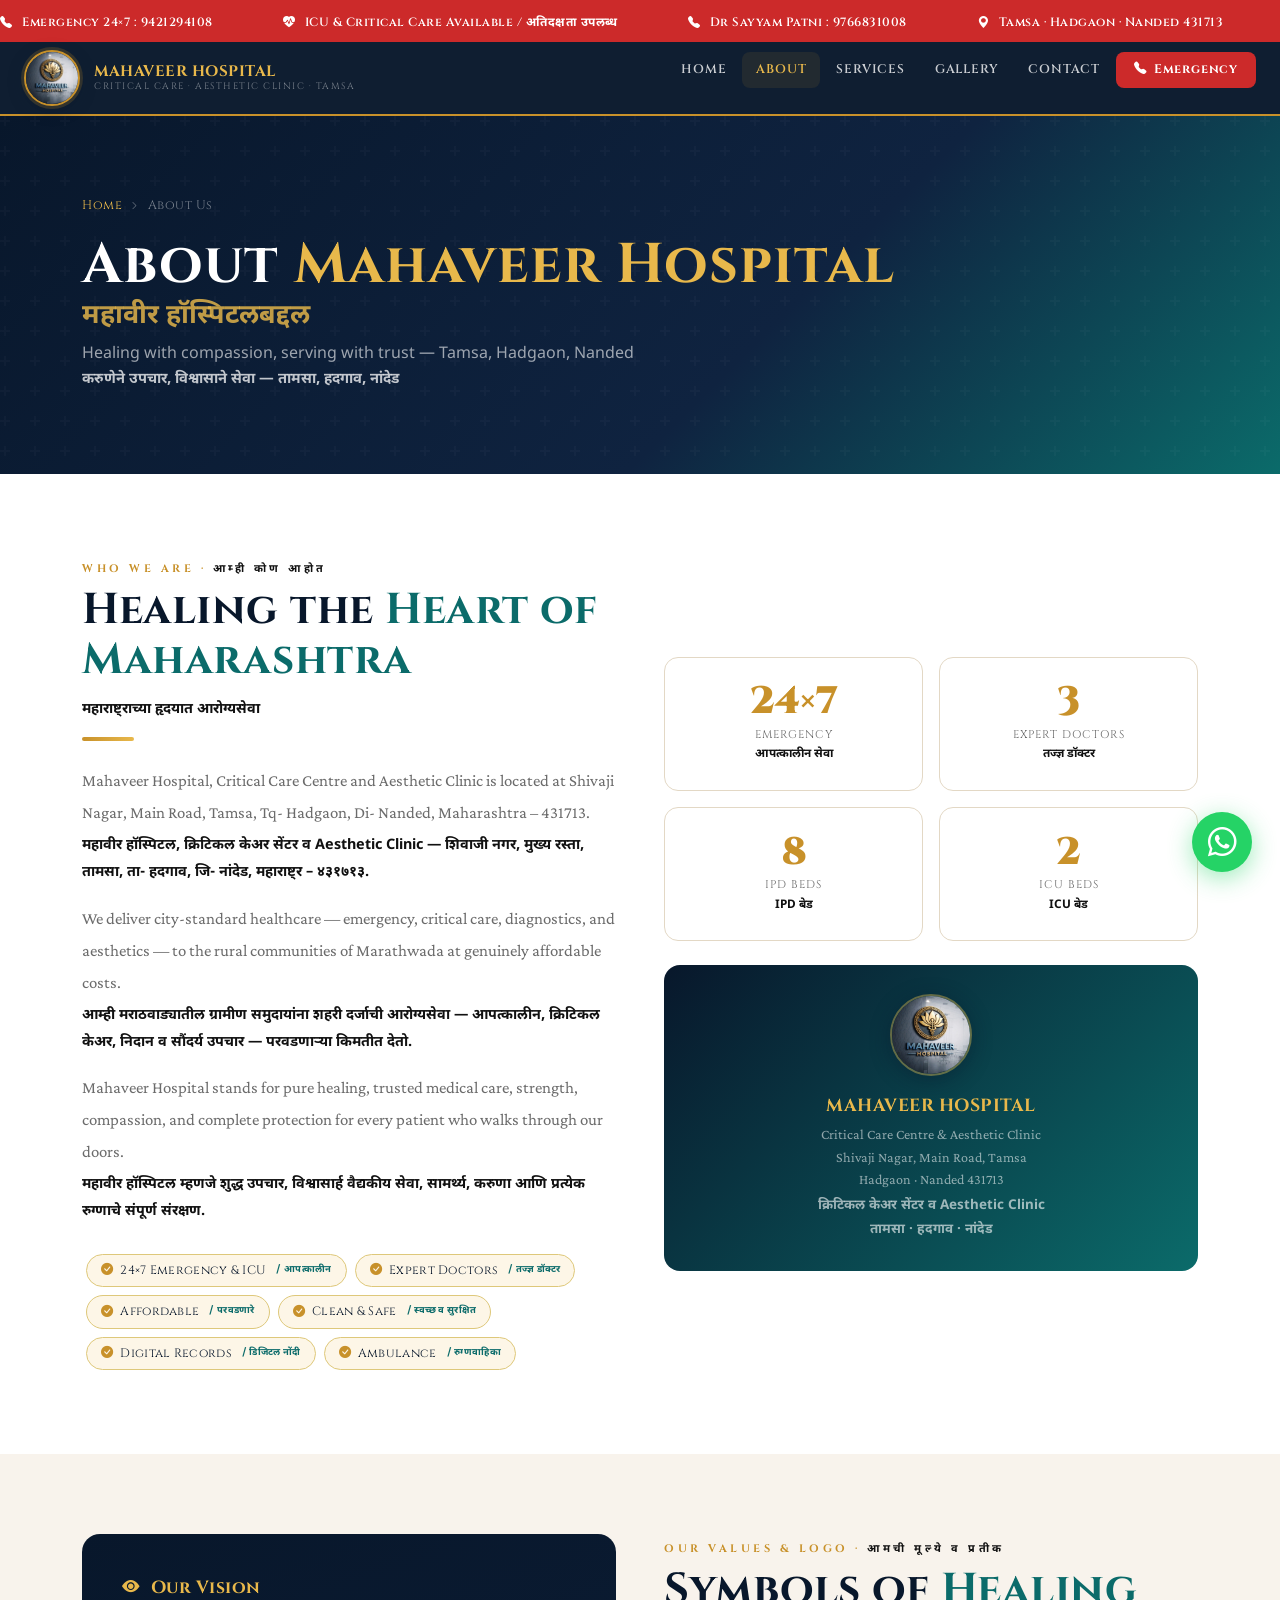
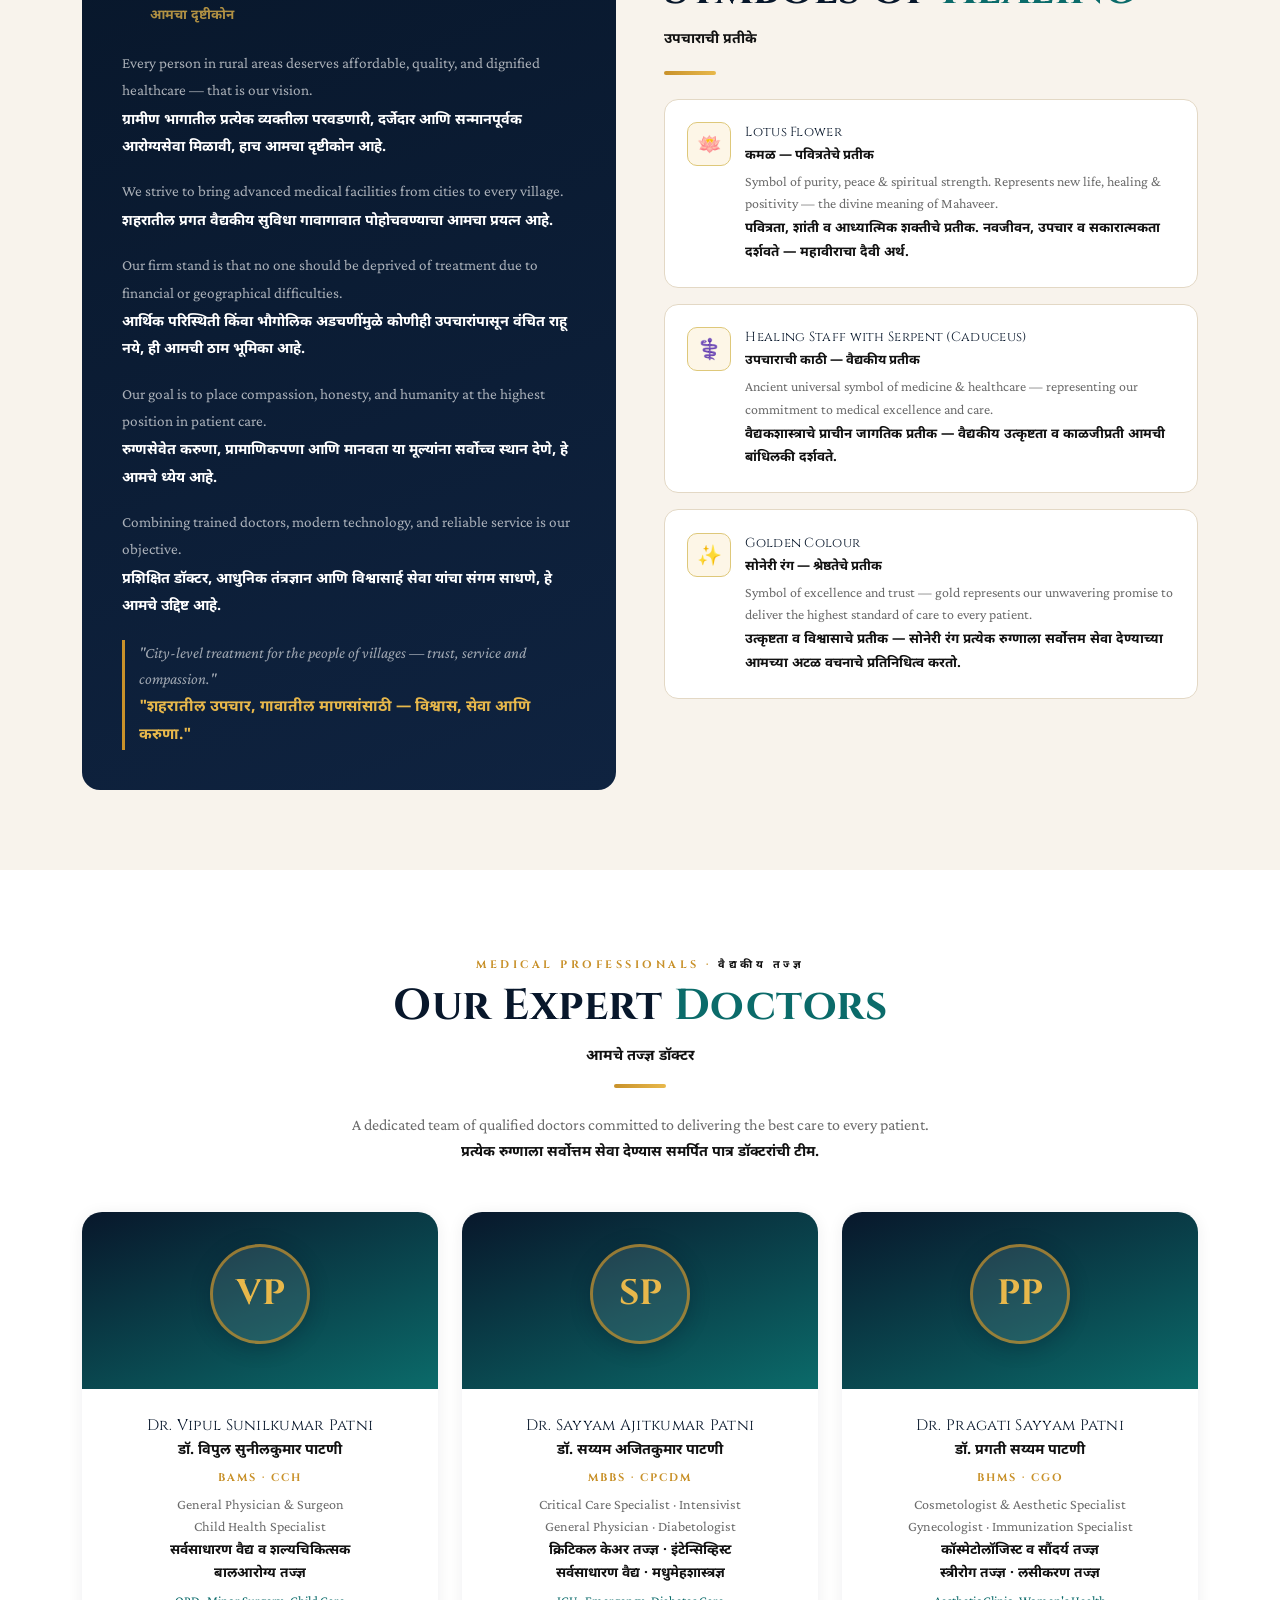
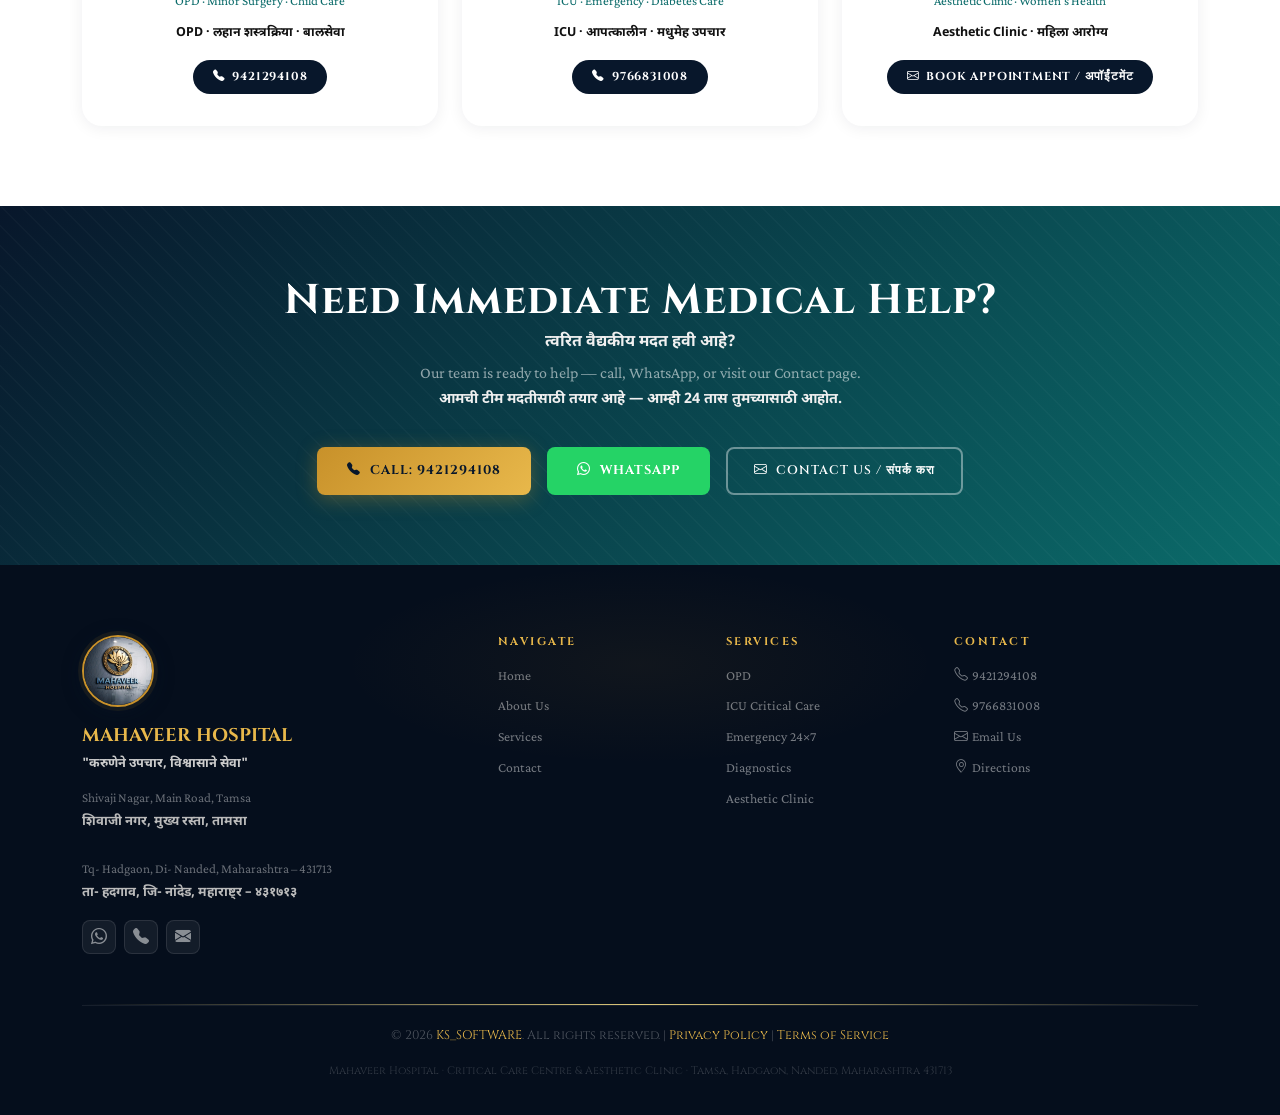
==== commit 9b237a6e: "GALLERY PAGE WESBITE FINAL CODE WITH MARATHI AND GALLERY CODE" ====
--- a/about.html
+++ b/about.html
@@ -4,93 +4,129 @@
 <meta name="description" content="About Mahaveer Hospital Tamsa — our vision, doctors, and commitment to affordable quality healthcare in Hadgaon, Nanded, Maharashtra."/>
 <meta name="keywords" content="Mahaveer Hospital Tamsa Hadgaon Nanded, ICU OPD emergency, Dr Vipul Patni, Dr Sayyam Patni, महावीर हॉस्पिटल"/>
 <link rel="preconnect" href="https://fonts.googleapis.com"/>
-<link href="https://fonts.googleapis.com/css2?family=Cinzel:wght@400;600;700;900&family=Crimson+Pro:ital,wght@0,300;0,400;0,600;0,700;1,400&family=Noto+Sans+Devanagari:wght@400;500;600;700&display=swap" rel="stylesheet"/>
+<link href="https://fonts.googleapis.com/css2?family=Cinzel:wght@400;600;700;900&family=Crimson+Pro:ital,wght@0,300;0,400;0,600;0,700;1,400&family=Noto+Sans+Devanagari:wght@400;500;600;700;900&display=swap" rel="stylesheet"/>
 <link rel="stylesheet" href="https://cdn.jsdelivr.net/npm/bootstrap-icons@1.11.3/font/bootstrap-icons.min.css"/>
 <link rel="stylesheet" href="https://cdn.jsdelivr.net/npm/bootstrap@5.3.3/dist/css/bootstrap.min.css"/>
 <link rel="stylesheet" href="style.css"/>
 <style>
 /* ══════════════════════════════════════════════════
-   LANGUAGE SYSTEM — About Us Page
-   English  → Crimson Pro / Cinzel, font-weight: 400
-   Marathi  → Noto Sans Devanagari, font-weight: 700
-   Pattern  → English line first, Marathi line below
+   MASTER MARATHI RULE — matches index.html
+   Light background  → font-weight:700, color:#111 (black)
+   Dark background   → font-weight:700, color:#fff (white)
    ══════════════════════════════════════════════════ */
 
-/* --- Stat boxes --- */
-.astat-box{background:#fff;border-radius:14px;padding:1.6rem;border:1px solid var(--border);text-align:center;height:100%}
-.asn{font-family:'Cinzel',serif;font-size:2.4rem;font-weight:900;color:var(--gold);display:block;line-height:1}
-.asl-en{font-size:.7rem;color:var(--muted);margin-top:4px;font-family:'Cinzel',serif;letter-spacing:1px;text-transform:uppercase;font-weight:400;display:block}
-.asl-mr{font-size:.72rem;color:var(--teal);margin-top:2px;font-family:'Noto Sans Devanagari',sans-serif;font-weight:700;display:block}
-
-/* --- Vision block --- */
-.vision-block{background:linear-gradient(160deg,var(--navy),var(--navy-2));border-radius:18px;padding:2.5rem;color:#fff;height:100%}
-.vision-hdg{margin-bottom:1.4rem}
-.vision-hdg .en{font-family:'Cinzel',serif;color:var(--gold-lt);font-size:1.1rem;font-weight:700;letter-spacing:.5px;display:flex;align-items:center;gap:10px}
-.vision-hdg .mr{font-family:'Noto Sans Devanagari',sans-serif;font-weight:700;font-size:.84rem;color:rgba(232,184,75,.65);display:block;margin-top:3px;padding-left:28px}
-
-/* bilingual vision text — English para then Marathi para */
-.vp-en{font-family:'Crimson Pro',serif;font-size:.95rem;color:rgba(255,255,255,.65);line-height:1.8;font-weight:400;margin-bottom:4px}
-.vp-mr{font-family:'Noto Sans Devanagari',sans-serif;font-size:.88rem;color:rgba(255,255,255,.88);font-weight:700;line-height:1.9;margin-bottom:1rem}
-
-.vq-wrap{border-left:3px solid var(--gold);padding-left:14px;margin-top:1.2rem}
-.vq-en{font-family:'Crimson Pro',serif;font-size:.98rem;font-style:italic;color:rgba(255,255,255,.6);font-weight:400;line-height:1.65;margin-bottom:3px}
-.vq-mr{font-family:'Noto Sans Devanagari',sans-serif;font-size:.95rem;font-weight:700;color:var(--gold-lt);line-height:1.75}
-
-/* --- Pills --- */
-.pill{display:inline-flex;align-items:center;gap:7px;background:var(--gold-pale);border:1px solid var(--gold-border);border-radius:30px;padding:6px 14px;font-size:.76rem;color:var(--navy);font-family:'Cinzel',serif;font-weight:400;margin:4px;letter-spacing:.3px}
-.pill i{color:var(--gold)}
-.pill .mr-pill{font-family:'Noto Sans Devanagari',sans-serif;font-weight:700;font-size:.78em;color:var(--teal);margin-left:3px}
-
-/* --- Value cards --- */
-.value-card{background:#fff;border-radius:14px;padding:1.4rem;border:1px solid var(--border);display:flex;gap:14px;align-items:flex-start;transition:all .3s;height:100%}
-.value-card:hover{box-shadow:var(--sh-md);transform:translateY(-3px)}
-.v-ico{width:44px;height:44px;border-radius:10px;background:var(--gold-pale);border:1px solid var(--gold-border);display:flex;align-items:center;justify-content:center;font-size:1.25rem;flex-shrink:0}
-.vc-body{flex:1}
-.vc-body .en-h{font-family:'Cinzel',serif;font-size:.82rem;font-weight:400;color:var(--navy);letter-spacing:.3px;margin-bottom:2px}
-.vc-body .mr-h{font-family:'Noto Sans Devanagari',sans-serif;font-size:.8rem;font-weight:700;color:var(--teal);margin-bottom:5px}
-.vc-body .en-p{font-family:'Crimson Pro',serif;font-size:.87rem;color:var(--muted);line-height:1.6;font-weight:400;margin-bottom:2px}
-.vc-body .mr-p{font-family:'Noto Sans Devanagari',sans-serif;font-size:.82rem;font-weight:700;color:#555;line-height:1.7;margin-bottom:0}
-
-/* --- Doctor name bilingual --- */
-.doc-name-en{font-family:'Cinzel',serif;font-weight:400;font-size:.95rem;color:var(--navy);letter-spacing:.3px;margin-bottom:1px}
-.doc-name-mr{font-family:'Noto Sans Devanagari',sans-serif;font-weight:700;font-size:.88rem;color:var(--teal);margin-bottom:.4rem}
-.doc-spec-en{font-family:'Crimson Pro',serif;font-size:.88rem;color:var(--muted);font-weight:400;line-height:1.55;margin-bottom:2px}
-.doc-spec-mr{font-family:'Noto Sans Devanagari',sans-serif;font-size:.84rem;font-weight:700;color:#444;line-height:1.6;margin-bottom:.3rem}
-
-/* --- Intro paragraph bilingual --- */
-.intro-en{font-family:'Crimson Pro',serif;font-size:1.05rem;color:var(--muted);line-height:1.9;font-weight:400;margin-bottom:3px}
-.intro-mr{font-family:'Noto Sans Devanagari',sans-serif;font-size:.9rem;font-weight:700;color:#555;line-height:1.9;margin-bottom:1rem}
-
-/* --- Section subtitle bilingual --- */
-.sec-sub-bi{text-align:center;margin-top:6px}
-.sec-sub-bi .en{font-family:'Crimson Pro',serif;font-weight:400;font-size:1rem;color:var(--muted)}
-.sec-sub-bi .mr{font-family:'Noto Sans Devanagari',sans-serif;font-weight:700;font-size:.9rem;color:#555;display:block;margin-top:3px}
-
-/* --- Page hero bilingual --- */
-.hero-sub-bi .en{font-family:'Crimson Pro',serif;font-weight:400;font-size:1rem}
-.hero-sub-bi .mr{font-family:'Noto Sans Devanagari',sans-serif;font-weight:700;font-size:.95rem;display:block;margin-top:4px}
-
-/* CTA band Marathi */
-.cta-mr{font-family:'Noto Sans Devanagari',sans-serif;font-weight:700;font-size:.92rem;color:rgba(255,255,255,.72);margin-bottom:2rem}
-.cta-en{font-family:'Crimson Pro',serif;font-size:1.05rem;font-weight:400;color:rgba(255,255,255,.62);margin-bottom:4px}
-
-/* footer tag */
-.footer-tag{font-family:'Noto Sans Devanagari',sans-serif;font-weight:700}
+/* ticker Marathi */
+.ticker-wrap strong {
+  font-family: 'Noto Sans Devanagari', sans-serif !important;
+  font-weight: 700 !important;
+  color: #fff !important;
+}
+
+/* footer tag & address Marathi on dark footer */
+.footer-tag {
+  font-family: 'Noto Sans Devanagari', sans-serif !important;
+  font-weight: 700 !important;
+  color: #ccc !important;
+  display: block;
+}
+.f-mr {
+  font-family: 'Noto Sans Devanagari', sans-serif !important;
+  font-weight: 700 !important;
+  font-size: .82rem !important;
+  color: #bbb !important;
+  display: block;
+}
+
+/* CTA block — navy to teal gradient, same as index.html */
+.cta-block {
+  background: linear-gradient(135deg, #08172B, #0B6B6A);
+  padding: 70px 0;
+  text-align: center;
+  position: relative;
+  overflow: hidden;
+}
+.cta-block::before {
+  content: '';
+  position: absolute;
+  inset: 0;
+  opacity: .025;
+  background-image: repeating-linear-gradient(45deg,#fff 0,#fff 1px,transparent 0,transparent 50%);
+  background-size: 20px 20px;
+}
+.cta-en-h { font-family:'Cinzel',serif; font-size:clamp(1.5rem,3.5vw,2.6rem); font-weight:700; color:#fff; margin-bottom:4px; letter-spacing:1px; position:relative; }
+.cta-mr-h { font-family:'Noto Sans Devanagari',sans-serif !important; font-weight:700 !important; color:#f0f0f0 !important; font-size:1rem; margin-bottom:4px; display:block; position:relative; }
+.cta-en-p { font-family:'Crimson Pro',serif; font-size:1rem; color:rgba(255,255,255,.55); font-weight:400; margin-bottom:3px; position:relative; }
+.cta-mr-p { font-family:'Noto Sans Devanagari',sans-serif !important; font-weight:700 !important; color:#f0f0f0 !important; font-size:.9rem; margin-bottom:2.2rem; display:block; position:relative; }
+
+/* Stat boxes */
+.astat-box { background:#fff; border-radius:14px; padding:1.6rem; border:1px solid var(--border); text-align:center; height:100%; }
+.asn { font-family:'Cinzel',serif; font-size:2.4rem; font-weight:900; color:var(--gold); display:block; line-height:1; }
+.asl-en { font-size:.7rem; color:var(--muted); margin-top:4px; font-family:'Cinzel',serif; letter-spacing:1px; text-transform:uppercase; font-weight:400; display:block; }
+/* Marathi stat label on white bg = BLACK bold */
+.asl-mr { font-family:'Noto Sans Devanagari',sans-serif !important; font-size:.74rem; font-weight:700 !important; color:#111 !important; margin-top:2px; display:block; }
+
+/* Vision block — dark navy bg */
+.vision-block { background:linear-gradient(160deg,var(--navy),var(--navy-2)); border-radius:18px; padding:2.5rem; color:#fff; height:100%; }
+.vision-hdg { margin-bottom:1.4rem; }
+.vision-hdg .en { font-family:'Cinzel',serif; color:#E8B84B; font-size:1.1rem; font-weight:700; letter-spacing:.5px; display:flex; align-items:center; gap:10px; }
+/* Marathi on dark vision block = white bold */
+.vision-hdg .vmr { font-family:'Noto Sans Devanagari',sans-serif !important; font-weight:700 !important; color:rgba(232,184,75,.75) !important; font-size:.84rem; display:block; margin-top:3px; padding-left:28px; }
+.vp-en { font-family:'Crimson Pro',serif; font-size:.95rem; color:rgba(255,255,255,.65); line-height:1.8; font-weight:400; margin-bottom:3px; }
+/* Marathi vision para on dark = WHITE bold */
+.vp-mr { font-family:'Noto Sans Devanagari',sans-serif !important; font-size:.9rem; font-weight:700 !important; color:#fff !important; line-height:1.9; margin-bottom:1rem; }
+.vq-wrap { border-left:3px solid var(--gold); padding-left:14px; margin-top:1.2rem; }
+.vq-en { font-family:'Crimson Pro',serif; font-size:.98rem; font-style:italic; color:rgba(255,255,255,.6); font-weight:400; line-height:1.65; margin-bottom:3px; }
+/* Marathi vision quote on dark = gold bold */
+.vq-mr { font-family:'Noto Sans Devanagari',sans-serif !important; font-size:.96rem; font-weight:700 !important; color:#E8B84B !important; line-height:1.8; margin:0; }
+
+/* Pills on light bg */
+.pill { display:inline-flex; align-items:center; gap:7px; background:var(--gold-pale); border:1px solid var(--gold-border); border-radius:30px; padding:6px 14px; font-size:.76rem; color:var(--navy); font-family:'Cinzel',serif; font-weight:400; margin:4px; letter-spacing:.3px; }
+.pill i { color:var(--gold); }
+/* Marathi pill text on light bg = dark teal bold */
+.pill .pmr { font-family:'Noto Sans Devanagari',sans-serif !important; font-weight:700 !important; font-size:.78em; color:#0B6B6A !important; margin-left:3px; }
+
+/* Value cards on light bg */
+.value-card { background:#fff; border-radius:14px; padding:1.4rem; border:1px solid var(--border); display:flex; gap:14px; align-items:flex-start; transition:all .3s; height:100%; }
+.value-card:hover { box-shadow:var(--sh-md); transform:translateY(-3px); }
+.v-ico { width:44px; height:44px; border-radius:10px; background:var(--gold-pale); border:1px solid var(--gold-border); display:flex; align-items:center; justify-content:center; font-size:1.25rem; flex-shrink:0; }
+.vc-body { flex:1; }
+.vc-en-h { font-family:'Cinzel',serif; font-size:.82rem; font-weight:400; color:var(--navy); letter-spacing:.3px; margin-bottom:2px; }
+/* Marathi card headings on white = BLACK bold */
+.vc-mr-h { font-family:'Noto Sans Devanagari',sans-serif !important; font-size:.82rem; font-weight:700 !important; color:#111 !important; margin-bottom:5px; }
+.vc-en-p { font-family:'Crimson Pro',serif; font-size:.87rem; color:var(--muted); line-height:1.6; font-weight:400; margin-bottom:2px; }
+/* Marathi card para on white = BLACK bold */
+.vc-mr-p { font-family:'Noto Sans Devanagari',sans-serif !important; font-size:.84rem; font-weight:700 !important; color:#111 !important; line-height:1.75; margin:0; }
+
+/* Doctor cards */
+.doc-name-en { font-family:'Cinzel',serif; font-weight:400; font-size:.95rem; color:var(--navy); letter-spacing:.3px; margin-bottom:1px; }
+/* Marathi doctor name on white card = BLACK bold */
+.doc-name-mr { font-family:'Noto Sans Devanagari',sans-serif !important; font-weight:700 !important; font-size:.9rem; color:#111 !important; margin-bottom:.4rem; }
+.doc-spec-en { font-family:'Crimson Pro',serif; font-size:.88rem; color:var(--muted); font-weight:400; line-height:1.55; margin-bottom:2px; }
+/* Marathi doctor spec on white card = BLACK bold */
+.doc-spec-mr { font-family:'Noto Sans Devanagari',sans-serif !important; font-size:.86rem; font-weight:700 !important; color:#111 !important; line-height:1.65; margin-bottom:.3rem; }
+.doc-sub-en { color:var(--teal); font-size:.82rem; font-weight:400; font-family:'Crimson Pro',serif; display:block; margin-bottom:.8rem; }
+/* Marathi doctor sub on white card = BLACK bold */
+.doc-sub-mr { font-family:'Noto Sans Devanagari',sans-serif !important; font-weight:700 !important; font-size:.78rem; color:#111 !important; display:block; margin-bottom:1rem; }
+
+/* Intro paras on white bg */
+.intro-en { font-family:'Crimson Pro',serif; font-size:1.05rem; color:var(--muted); line-height:1.9; font-weight:400; margin-bottom:3px; }
+/* Marathi intro on white bg = BLACK bold */
+.intro-mr { font-family:'Noto Sans Devanagari',sans-serif !important; font-size:.9rem; font-weight:700 !important; color:#111 !important; line-height:1.9; margin-bottom:1rem; }
 </style>
 </head><body>
 
 <!-- TICKER -->
 <div class="ticker-wrap"><div class="ticker-move">
 <span><i class="bi bi-telephone-fill"></i> Emergency 24×7 : 9421294108</span>
-<span><i class="bi bi-heart-pulse-fill"></i> ICU &amp; Critical Care — <strong style="font-family:'Noto Sans Devanagari',sans-serif">अतिदक्षता सेवा उपलब्ध</strong></span>
+<span><i class="bi bi-heart-pulse-fill"></i> ICU &amp; Critical Care Available / <strong style="font-family:'Noto Sans Devanagari',sans-serif;font-weight:700;color:#fff">अतिदक्षता उपलब्ध</strong></span>
 <span><i class="bi bi-telephone-fill"></i> Dr Sayyam Patni : 9766831008</span>
 <span><i class="bi bi-geo-alt-fill"></i> Tamsa · Hadgaon · Nanded 431713</span>
-<span><i class="bi bi-truck"></i> Ambulance On Call — <strong style="font-family:'Noto Sans Devanagari',sans-serif">रुग्णवाहिका सेवा</strong></span>
+<span><i class="bi bi-truck"></i> Ambulance On Call / <strong style="font-family:'Noto Sans Devanagari',sans-serif;font-weight:700;color:#fff">रुग्णवाहिका सेवा</strong></span>
 <span><i class="bi bi-telephone-fill"></i> Emergency 24×7 : 9421294108</span>
-<span><i class="bi bi-heart-pulse-fill"></i> ICU &amp; Critical Care — <strong style="font-family:'Noto Sans Devanagari',sans-serif">अतिदक्षता सेवा उपलब्ध</strong></span>
+<span><i class="bi bi-heart-pulse-fill"></i> ICU &amp; Critical Care Available / <strong style="font-family:'Noto Sans Devanagari',sans-serif;font-weight:700;color:#fff">अतिदक्षता उपलब्ध</strong></span>
 <span><i class="bi bi-telephone-fill"></i> Dr Sayyam Patni : 9766831008</span>
 <span><i class="bi bi-geo-alt-fill"></i> Tamsa · Hadgaon · Nanded 431713</span>
-<span><i class="bi bi-truck"></i> Ambulance On Call — <strong style="font-family:'Noto Sans Devanagari',sans-serif">रुग्णवाहिका सेवा</strong></span>
+<span><i class="bi bi-truck"></i> Ambulance On Call / <strong style="font-family:'Noto Sans Devanagari',sans-serif;font-weight:700;color:#fff">रुग्णवाहिका सेवा</strong></span>
 </div></div>
 
 <!-- NAV -->
@@ -104,6 +140,7 @@
     <li><a href="index.html" class="nav-link">Home</a></li>
     <li><a href="about.html" class="nav-link active">About</a></li>
     <li><a href="services.html" class="nav-link">Services</a></li>
+    <li><a href="gallery.html" class="nav-link">Gallery</a></li>
     <li><a href="contact.html" class="nav-link">Contact</a></li>
     <li><a href="tel:9421294108" class="nav-emergency"><i class="bi bi-telephone-fill"></i> Emergency</a></li>
   </ul>
@@ -116,84 +153,52 @@
     About <span>Mahaveer Hospital</span>
     <span style="display:block;font-family:'Noto Sans Devanagari',sans-serif;font-size:.48em;font-weight:700;color:rgba(232,184,75,.82);margin-top:6px;letter-spacing:0">महावीर हॉस्पिटलबद्दल</span>
   </h1>
-  <div class="hero-sub-bi page-hero-sub">
-    <span class="en">Healing with compassion, serving with trust — Tamsa, Hadgaon, Nanded</span>
-    <span class="mr">करुणेने उपचार, विश्वासाने सेवा — तामसा, हदगाव, नांदेड</span>
-  </div>
+  <p class="page-hero-sub">Healing with compassion, serving with trust — Tamsa, Hadgaon, Nanded<br/>
+    <span style="font-family:'Noto Sans Devanagari',sans-serif;font-weight:700;color:rgba(255,255,255,.75);font-size:.92em">करुणेने उपचार, विश्वासाने सेवा — तामसा, हदगाव, नांदेड</span>
+  </p>
 </div></div>
 
 <!-- ══ INTRO ══ -->
 <section><div class="container">
 <div class="row g-5 align-items-center">
 
-  <!-- Left: Text -->
   <div class="col-lg-6" data-aos>
-    <div class="sec-eyebrow">Who We Are · आम्ही कोण आहोत</div>
+    <div class="sec-eyebrow">Who We Are · <span style="font-family:'Noto Sans Devanagari',sans-serif;font-weight:700;color:#111">आम्ही कोण आहोत</span></div>
     <h2 class="sec-title">Healing the <span>Heart of Maharashtra</span></h2>
-    <p style="font-family:'Noto Sans Devanagari',sans-serif;font-weight:700;font-size:.9rem;color:var(--teal);margin-top:4px;margin-bottom:1rem">महाराष्ट्राच्या हृदयात आरोग्यसेवा</p>
+    <p style="font-family:'Noto Sans Devanagari',sans-serif;font-weight:700;font-size:.9rem;color:#111;margin-top:4px;margin-bottom:1rem">महाराष्ट्राच्या हृदयात आरोग्यसेवा</p>
     <div class="gold-bar"></div>
 
-    <!-- Para 1 -->
     <p class="intro-en">Mahaveer Hospital, Critical Care Centre and Aesthetic Clinic is located at Shivaji Nagar, Main Road, Tamsa, Tq- Hadgaon, Di- Nanded, Maharashtra – 431713.</p>
     <p class="intro-mr">महावीर हॉस्पिटल, क्रिटिकल केअर सेंटर व Aesthetic Clinic — शिवाजी नगर, मुख्य रस्ता, तामसा, ता- हदगाव, जि- नांदेड, महाराष्ट्र – ४३१७१३.</p>
 
-    <!-- Para 2 -->
     <p class="intro-en">We deliver city-standard healthcare — emergency, critical care, diagnostics, and aesthetics — to the rural communities of Marathwada at genuinely affordable costs.</p>
     <p class="intro-mr">आम्ही मराठवाड्यातील ग्रामीण समुदायांना शहरी दर्जाची आरोग्यसेवा — आपत्कालीन, क्रिटिकल केअर, निदान व सौंदर्य उपचार — परवडणाऱ्या किमतीत देतो.</p>
 
-    <!-- Para 3 -->
     <p class="intro-en">Mahaveer Hospital stands for pure healing, trusted medical care, strength, compassion, and complete protection for every patient who walks through our doors.</p>
     <p class="intro-mr" style="margin-bottom:1.5rem">महावीर हॉस्पिटल म्हणजे शुद्ध उपचार, विश्वासार्ह वैद्यकीय सेवा, सामर्थ्य, करुणा आणि प्रत्येक रुग्णाचे संपूर्ण संरक्षण.</p>
 
-    <!-- Pills -->
     <div class="d-flex flex-wrap">
-      <span class="pill"><i class="bi bi-check-circle-fill"></i> 24×7 Emergency &amp; ICU <span class="mr-pill">/ आपत्कालीन</span></span>
-      <span class="pill"><i class="bi bi-check-circle-fill"></i> Expert Doctors <span class="mr-pill">/ तज्ज्ञ डॉक्टर</span></span>
-      <span class="pill"><i class="bi bi-check-circle-fill"></i> Affordable <span class="mr-pill">/ परवडणारे</span></span>
-      <span class="pill"><i class="bi bi-check-circle-fill"></i> Clean &amp; Safe <span class="mr-pill">/ स्वच्छ व सुरक्षित</span></span>
-      <span class="pill"><i class="bi bi-check-circle-fill"></i> Digital Records <span class="mr-pill">/ डिजिटल नोंदी</span></span>
-      <span class="pill"><i class="bi bi-check-circle-fill"></i> Ambulance <span class="mr-pill">/ रुग्णवाहिका</span></span>
-    </div>
-  </div>
-
-  <!-- Right: Stats + Logo card -->
+      <span class="pill"><i class="bi bi-check-circle-fill"></i> 24×7 Emergency &amp; ICU <span class="pmr">/ आपत्कालीन</span></span>
+      <span class="pill"><i class="bi bi-check-circle-fill"></i> Expert Doctors <span class="pmr">/ तज्ज्ञ डॉक्टर</span></span>
+      <span class="pill"><i class="bi bi-check-circle-fill"></i> Affordable <span class="pmr">/ परवडणारे</span></span>
+      <span class="pill"><i class="bi bi-check-circle-fill"></i> Clean &amp; Safe <span class="pmr">/ स्वच्छ व सुरक्षित</span></span>
+      <span class="pill"><i class="bi bi-check-circle-fill"></i> Digital Records <span class="pmr">/ डिजिटल नोंदी</span></span>
+      <span class="pill"><i class="bi bi-check-circle-fill"></i> Ambulance <span class="pmr">/ रुग्णवाहिका</span></span>
+    </div>
+  </div>
+
   <div class="col-lg-6" data-aos data-d="2">
     <div class="row g-3 mb-4">
-      <div class="col-6">
-        <div class="astat-box">
-          <span class="asn">24×7</span>
-          <span class="asl-en">Emergency</span>
-          <span class="asl-mr">आपत्कालीन सेवा</span>
-        </div>
-      </div>
-      <div class="col-6">
-        <div class="astat-box">
-          <span class="asn">3</span>
-          <span class="asl-en">Expert Doctors</span>
-          <span class="asl-mr">तज्ज्ञ डॉक्टर</span>
-        </div>
-      </div>
-      <div class="col-6">
-        <div class="astat-box">
-          <span class="asn">8</span>
-          <span class="asl-en">IPD Beds</span>
-          <span class="asl-mr">IPD बेड</span>
-        </div>
-      </div>
-      <div class="col-6">
-        <div class="astat-box">
-          <span class="asn">2</span>
-          <span class="asl-en">ICU Beds</span>
-          <span class="asl-mr">ICU बेड</span>
-        </div>
-      </div>
-    </div>
-
+      <div class="col-6"><div class="astat-box"><span class="asn">24×7</span><span class="asl-en">Emergency</span><span class="asl-mr">आपत्कालीन सेवा</span></div></div>
+      <div class="col-6"><div class="astat-box"><span class="asn">3</span><span class="asl-en">Expert Doctors</span><span class="asl-mr">तज्ज्ञ डॉक्टर</span></div></div>
+      <div class="col-6"><div class="astat-box"><span class="asn">8</span><span class="asl-en">IPD Beds</span><span class="asl-mr">IPD बेड</span></div></div>
+      <div class="col-6"><div class="astat-box"><span class="asn">2</span><span class="asl-en">ICU Beds</span><span class="asl-mr">ICU बेड</span></div></div>
+    </div>
     <div style="background:linear-gradient(135deg,var(--navy),var(--teal));border-radius:16px;padding:1.8rem;color:#fff;text-align:center;">
       <img src="logo.jpeg" alt="Mahaveer Hospital Logo" style="width:82px;height:82px;border-radius:50%;object-fit:cover;border:2px solid rgba(232,184,75,.4);margin-bottom:1rem;box-shadow:0 4px 20px rgba(8,23,43,.4);"/>
       <p style="font-family:'Cinzel',serif;font-size:1.1rem;font-weight:700;color:#E8B84B;margin-bottom:3px;letter-spacing:.5px">MAHAVEER HOSPITAL</p>
       <p style="font-family:'Crimson Pro',serif;font-size:.88rem;color:rgba(255,255,255,.55);font-weight:400;margin-bottom:3px">Critical Care Centre &amp; Aesthetic Clinic<br/>Shivaji Nagar, Main Road, Tamsa<br/>Hadgaon · Nanded 431713</p>
-      <p style="font-family:'Noto Sans Devanagari',sans-serif;font-size:.82rem;font-weight:700;color:rgba(255,255,255,.45);margin:0">क्रिटिकल केअर सेंटर व Aesthetic Clinic<br/>तामसा · हदगाव · नांदेड</p>
+      <p style="font-family:'Noto Sans Devanagari',sans-serif;font-size:.84rem;font-weight:700;color:rgba(255,255,255,.6);margin:0;line-height:1.8">क्रिटिकल केअर सेंटर व Aesthetic Clinic<br/>तामसा · हदगाव · नांदेड</p>
     </div>
   </div>
 
@@ -204,31 +209,22 @@
 <section class="bg-cream"><div class="container">
 <div class="row g-5 align-items-stretch">
 
-  <!-- Vision block -->
   <div class="col-lg-6" data-aos>
     <div class="vision-block">
       <div class="vision-hdg">
         <div class="en"><i class="bi bi-eye-fill"></i> Our Vision</div>
-        <span class="mr">आमचा दृष्टीकोन</span>
-      </div>
-
-      <!-- Vision points: English first, Marathi below -->
+        <span class="vmr">आमचा दृष्टीकोन</span>
+      </div>
       <p class="vp-en">Every person in rural areas deserves affordable, quality, and dignified healthcare — that is our vision.</p>
       <p class="vp-mr">ग्रामीण भागातील प्रत्येक व्यक्तीला परवडणारी, दर्जेदार आणि सन्मानपूर्वक आरोग्यसेवा मिळावी, हाच आमचा दृष्टीकोन आहे.</p>
-
       <p class="vp-en">We strive to bring advanced medical facilities from cities to every village.</p>
       <p class="vp-mr">शहरातील प्रगत वैद्यकीय सुविधा गावागावात पोहोचवण्याचा आमचा प्रयत्न आहे.</p>
-
       <p class="vp-en">Our firm stand is that no one should be deprived of treatment due to financial or geographical difficulties.</p>
       <p class="vp-mr">आर्थिक परिस्थिती किंवा भौगोलिक अडचणींमुळे कोणीही उपचारांपासून वंचित राहू नये, ही आमची ठाम भूमिका आहे.</p>
-
       <p class="vp-en">Our goal is to place compassion, honesty, and humanity at the highest position in patient care.</p>
       <p class="vp-mr">रुग्णसेवेत करुणा, प्रामाणिकपणा आणि मानवता या मूल्यांना सर्वोच्च स्थान देणे, हे आमचे ध्येय आहे.</p>
-
       <p class="vp-en">Combining trained doctors, modern technology, and reliable service is our objective.</p>
       <p class="vp-mr">प्रशिक्षित डॉक्टर, आधुनिक तंत्रज्ञान आणि विश्वासार्ह सेवा यांचा संगम साधणे, हे आमचे उद्दिष्ट आहे.</p>
-
-      <!-- Quote -->
       <div class="vq-wrap">
         <p class="vq-en">"City-level treatment for the people of villages — trust, service and compassion."</p>
         <p class="vq-mr">"शहरातील उपचार, गावातील माणसांसाठी — विश्वास, सेवा आणि करुणा."</p>
@@ -236,45 +232,40 @@
     </div>
   </div>
 
-  <!-- Values / Logo meanings -->
   <div class="col-lg-6" data-aos data-d="2">
-    <div class="sec-eyebrow">Our Values &amp; Logo · आमची मूल्ये व प्रतीक</div>
+    <div class="sec-eyebrow">Our Values &amp; Logo · <span style="font-family:'Noto Sans Devanagari',sans-serif;font-weight:700;color:#111">आमची मूल्ये व प्रतीक</span></div>
     <h2 class="sec-title">Symbols of <span>Healing</span></h2>
-    <p style="font-family:'Noto Sans Devanagari',sans-serif;font-weight:700;font-size:.88rem;color:var(--teal);margin-top:3px;margin-bottom:1.2rem">उपचाराची प्रतीके</p>
+    <p style="font-family:'Noto Sans Devanagari',sans-serif;font-weight:700;font-size:.88rem;color:#111;margin-top:3px;margin-bottom:1.2rem">उपचाराची प्रतीके</p>
     <div class="gold-bar"></div>
-
     <div class="d-flex flex-column gap-3 mt-3">
 
-      <!-- Lotus -->
       <div class="value-card">
         <div class="v-ico">🪷</div>
         <div class="vc-body">
-          <p class="en-h">Lotus Flower</p>
-          <p class="mr-h">कमळ — पवित्रतेचे प्रतीक</p>
-          <p class="en-p">Symbol of purity, peace &amp; spiritual strength. Represents new life, healing &amp; positivity — the divine meaning of Mahaveer.</p>
-          <p class="mr-p">पवित्रता, शांती व आध्यात्मिक शक्तीचे प्रतीक. नवजीवन, उपचार व सकारात्मकता दर्शवते — महावीराचा दैवी अर्थ.</p>
-        </div>
-      </div>
-
-      <!-- Caduceus -->
+          <p class="vc-en-h">Lotus Flower</p>
+          <p class="vc-mr-h">कमळ — पवित्रतेचे प्रतीक</p>
+          <p class="vc-en-p">Symbol of purity, peace &amp; spiritual strength. Represents new life, healing &amp; positivity — the divine meaning of Mahaveer.</p>
+          <p class="vc-mr-p">पवित्रता, शांती व आध्यात्मिक शक्तीचे प्रतीक. नवजीवन, उपचार व सकारात्मकता दर्शवते — महावीराचा दैवी अर्थ.</p>
+        </div>
+      </div>
+
       <div class="value-card">
         <div class="v-ico">⚕️</div>
         <div class="vc-body">
-          <p class="en-h">Healing Staff with Serpent (Caduceus)</p>
-          <p class="mr-h">उपचाराची काठी — वैद्यकीय प्रतीक</p>
-          <p class="en-p">Ancient universal symbol of medicine &amp; healthcare — representing our commitment to medical excellence and care.</p>
-          <p class="mr-p">वैद्यकशास्त्राचे प्राचीन जागतिक प्रतीक — वैद्यकीय उत्कृष्टता व काळजीप्रती आमची बांधिलकी दर्शवते.</p>
-        </div>
-      </div>
-
-      <!-- Gold -->
+          <p class="vc-en-h">Healing Staff with Serpent (Caduceus)</p>
+          <p class="vc-mr-h">उपचाराची काठी — वैद्यकीय प्रतीक</p>
+          <p class="vc-en-p">Ancient universal symbol of medicine &amp; healthcare — representing our commitment to medical excellence and care.</p>
+          <p class="vc-mr-p">वैद्यकशास्त्राचे प्राचीन जागतिक प्रतीक — वैद्यकीय उत्कृष्टता व काळजीप्रती आमची बांधिलकी दर्शवते.</p>
+        </div>
+      </div>
+
       <div class="value-card">
         <div class="v-ico">✨</div>
         <div class="vc-body">
-          <p class="en-h">Golden Colour</p>
-          <p class="mr-h">सोनेरी रंग — श्रेष्ठतेचे प्रतीक</p>
-          <p class="en-p">Symbol of excellence and trust — gold represents our unwavering promise to deliver the highest standard of care to every patient.</p>
-          <p class="mr-p">उत्कृष्टता व विश्वासाचे प्रतीक — सोनेरी रंग प्रत्येक रुग्णाला सर्वोत्तम सेवा देण्याच्या आमच्या अटळ वचनाचे प्रतिनिधित्व करतो.</p>
+          <p class="vc-en-h">Golden Colour</p>
+          <p class="vc-mr-h">सोनेरी रंग — श्रेष्ठतेचे प्रतीक</p>
+          <p class="vc-en-p">Symbol of excellence and trust — gold represents our unwavering promise to deliver the highest standard of care to every patient.</p>
+          <p class="vc-mr-p">उत्कृष्टता व विश्वासाचे प्रतीक — सोनेरी रंग प्रत्येक रुग्णाला सर्वोत्तम सेवा देण्याच्या आमच्या अटळ वचनाचे प्रतिनिधित्व करतो.</p>
         </div>
       </div>
 
@@ -286,16 +277,13 @@
 
 <!-- ══ DOCTORS ══ -->
 <section><div class="container">
-
   <div class="text-center mb-5" data-aos>
-    <div class="sec-eyebrow">Medical Professionals · वैद्यकीय तज्ज्ञ</div>
+    <div class="sec-eyebrow">Medical Professionals · <span style="font-family:'Noto Sans Devanagari',sans-serif;font-weight:700;color:#111">वैद्यकीय तज्ज्ञ</span></div>
     <h2 class="sec-title">Our Expert <span>Doctors</span></h2>
-    <p style="font-family:'Noto Sans Devanagari',sans-serif;font-weight:700;font-size:.92rem;color:#555;margin-top:4px">आमचे तज्ज्ञ डॉक्टर</p>
+    <p style="font-family:'Noto Sans Devanagari',sans-serif;font-weight:700;font-size:.92rem;color:#111;margin-top:4px">आमचे तज्ज्ञ डॉक्टर</p>
     <div class="gold-bar mx-auto"></div>
-    <div class="sec-sub-bi mt-2">
-      <span class="en">A dedicated team of qualified doctors committed to delivering the best care to every patient.</span>
-      <span class="mr">प्रत्येक रुग्णाला सर्वोत्तम सेवा देण्यास समर्पित पात्र डॉक्टरांची टीम.</span>
-    </div>
+    <p style="font-family:'Crimson Pro',serif;font-weight:400;font-size:1rem;color:var(--muted);margin-top:.6rem;margin-bottom:3px">A dedicated team of qualified doctors committed to delivering the best care to every patient.</p>
+    <p style="font-family:'Noto Sans Devanagari',sans-serif;font-weight:700;font-size:.9rem;color:#111;margin-top:0">प्रत्येक रुग्णाला सर्वोत्तम सेवा देण्यास समर्पित पात्र डॉक्टरांची टीम.</p>
   </div>
 
   <div class="row g-4 justify-content-center">
@@ -310,8 +298,8 @@
           <div class="doc-degree">BAMS · CCH</div>
           <div class="doc-spec-en">General Physician &amp; Surgeon<br/>Child Health Specialist</div>
           <div class="doc-spec-mr">सर्वसाधारण वैद्य व शल्यचिकित्सक<br/>बालआरोग्य तज्ज्ञ</div>
-          <small style="color:var(--teal);font-size:.82rem;font-weight:400;font-family:'Crimson Pro',serif;display:block;margin-bottom:.8rem">OPD · Minor Surgery · Child Care</small>
-          <small style="font-family:'Noto Sans Devanagari',sans-serif;font-weight:700;font-size:.78rem;color:#888;display:block;margin-bottom:1rem">OPD · लहान शस्त्रक्रिया · बालसेवा</small>
+          <span class="doc-sub-en">OPD · Minor Surgery · Child Care</span>
+          <span class="doc-sub-mr">OPD · लहान शस्त्रक्रिया · बालसेवा</span>
           <a href="tel:9421294108" class="doc-cta"><i class="bi bi-telephone-fill"></i> 9421294108</a>
         </div>
       </div>
@@ -327,8 +315,8 @@
           <div class="doc-degree">MBBS · CPCDM</div>
           <div class="doc-spec-en">Critical Care Specialist · Intensivist<br/>General Physician · Diabetologist</div>
           <div class="doc-spec-mr">क्रिटिकल केअर तज्ज्ञ · इंटेन्सिव्हिस्ट<br/>सर्वसाधारण वैद्य · मधुमेहशास्त्रज्ञ</div>
-          <small style="color:var(--teal);font-size:.82rem;font-weight:400;font-family:'Crimson Pro',serif;display:block;margin-bottom:.8rem">ICU · Emergency · Diabetes Care</small>
-          <small style="font-family:'Noto Sans Devanagari',sans-serif;font-weight:700;font-size:.78rem;color:#888;display:block;margin-bottom:1rem">ICU · आपत्कालीन · मधुमेह उपचार</small>
+          <span class="doc-sub-en">ICU · Emergency · Diabetes Care</span>
+          <span class="doc-sub-mr">ICU · आपत्कालीन · मधुमेह उपचार</span>
           <a href="tel:9766831008" class="doc-cta"><i class="bi bi-telephone-fill"></i> 9766831008</a>
         </div>
       </div>
@@ -344,8 +332,8 @@
           <div class="doc-degree">BHMS · CGO</div>
           <div class="doc-spec-en">Cosmetologist &amp; Aesthetic Specialist<br/>Gynecologist · Immunization Specialist</div>
           <div class="doc-spec-mr">कॉस्मेटोलॉजिस्ट व सौंदर्य तज्ज्ञ<br/>स्त्रीरोग तज्ज्ञ · लसीकरण तज्ज्ञ</div>
-          <small style="color:var(--teal);font-size:.82rem;font-weight:400;font-family:'Crimson Pro',serif;display:block;margin-bottom:.8rem">Aesthetic Clinic · Women's Health</small>
-          <small style="font-family:'Noto Sans Devanagari',sans-serif;font-weight:700;font-size:.78rem;color:#888;display:block;margin-bottom:1rem">Aesthetic Clinic · महिला आरोग्य</small>
+          <span class="doc-sub-en">Aesthetic Clinic · Women's Health</span>
+          <span class="doc-sub-mr">Aesthetic Clinic · महिला आरोग्य</span>
           <a href="contact.html" class="doc-cta"><i class="bi bi-envelope"></i> Book Appointment / अपॉईंटमेंट</a>
         </div>
       </div>
@@ -354,29 +342,32 @@
   </div>
 </div></section>
 
-<!-- ══ CTA ══ -->
-<div style="background:linear-gradient(135deg,var(--navy),var(--teal));padding:64px 0;text-align:center;position:relative;overflow:hidden">
-  <div style="position:absolute;inset:0;opacity:.025;background-image:repeating-linear-gradient(45deg,#fff 0,#fff 1px,transparent 0,transparent 50%);background-size:20px 20px;"></div>
-  <div class="container" data-aos style="position:relative">
-    <h2 style="font-family:'Cinzel',serif;font-size:clamp(1.5rem,3vw,2.3rem);font-weight:700;color:#fff;margin-bottom:4px;letter-spacing:1px">Have Questions About Our Hospital?</h2>
-    <p style="font-family:'Noto Sans Devanagari',sans-serif;font-weight:700;font-size:.92rem;color:rgba(255,255,255,.72);margin-bottom:4px">आमच्या हॉस्पिटलबद्दल प्रश्न आहेत?</p>
-    <p style="font-family:'Crimson Pro',serif;font-size:1.05rem;font-weight:400;color:rgba(255,255,255,.55);margin-bottom:2rem">Our team is ready to help — call, WhatsApp, or visit our Contact page.</p>
-    <p style="font-family:'Noto Sans Devanagari',sans-serif;font-size:.88rem;font-weight:700;color:rgba(255,255,255,.55);margin-top:-1.4rem;margin-bottom:2rem">आमची टीम मदतीसाठी तयार आहे — कॉल, WhatsApp किंवा Contact पेज भेट द्या.</p>
-    <div class="d-flex justify-content-center flex-wrap gap-3">
-      <a href="tel:9421294108" class="btn-gold"><i class="bi bi-telephone-fill"></i> Call: 9421294108</a>
-      <a href="contact.html" class="btn-teal"><i class="bi bi-envelope"></i> Contact Us / संपर्क करा</a>
-    </div>
-  </div>
-</div>
-
-<!-- FOOTER -->
+<!-- ══ CTA — identical to index.html ══ -->
+<div class="cta-block"><div class="container" data-aos>
+  <h2 class="cta-en-h">Need Immediate Medical Help?</h2>
+  <span class="cta-mr-h">त्वरित वैद्यकीय मदत हवी आहे?</span>
+  <p class="cta-en-p">Our team is ready to help — call, WhatsApp, or visit our Contact page.</p>
+  <span class="cta-mr-p">आमची टीम मदतीसाठी तयार आहे — आम्ही 24 तास तुमच्यासाठी आहोत.</span>
+  <div class="d-flex justify-content-center flex-wrap gap-3">
+    <a href="tel:9421294108" class="btn-gold"><i class="bi bi-telephone-fill"></i> Call: 9421294108</a>
+    <a href="https://wa.me/919421294108" target="_blank" style="display:inline-flex;align-items:center;gap:9px;background:#25D366;color:#fff;padding:14px 30px;border-radius:8px;font-family:'Cinzel',serif;font-weight:700;font-size:.8rem;letter-spacing:1px;text-transform:uppercase;text-decoration:none"><i class="bi bi-whatsapp"></i> WhatsApp</a>
+    <a href="contact.html" class="btn-outline-white"><i class="bi bi-envelope"></i> Contact Us / संपर्क करा</a>
+  </div>
+</div></div>
+
+<!-- ══ FOOTER — identical to index.html ══ -->
 <footer class="site-footer"><div class="footer-glow"></div><div class="container">
   <div class="footer-top">
     <div>
       <img src="logo.jpeg" alt="Mahaveer Hospital" class="footer-logo-img"/>
       <p class="footer-name">MAHAVEER HOSPITAL</p>
       <p class="footer-tag">"करुणेने उपचार, विश्वासाने सेवा"</p>
-      <p class="footer-addr" style="font-family:'Crimson Pro',serif;font-weight:400">Shivaji Nagar, Main Road, Tamsa<br/>Tq- Hadgaon, Di- Nanded, Maharashtra – 431713</p>
+      <p class="footer-addr" style="font-family:'Crimson Pro',serif;font-weight:400">
+        Shivaji Nagar, Main Road, Tamsa<br/>
+        <span class="f-mr">शिवाजी नगर, मुख्य रस्ता, तामसा</span><br/>
+        Tq- Hadgaon, Di- Nanded, Maharashtra – 431713<br/>
+        <span class="f-mr">ता- हदगाव, जि- नांदेड, महाराष्ट्र – ४३१७१३</span>
+      </p>
       <div class="footer-socials">
         <a href="https://wa.me/919421294108" target="_blank"><i class="bi bi-whatsapp"></i></a>
         <a href="tel:9421294108"><i class="bi bi-telephone-fill"></i></a>
@@ -399,7 +390,7 @@
   </div>
 </div></footer>
 
-<a href="https://wa.me/919421294108?text=नमस्कार%2C%20मला%20Mahaveer%20Hospital%20बद्दल%20माहिती%20हवी%20आहे." target="_blank" class="wa-fab"><i class="bi bi-whatsapp"></i><span class="wa-pulse"></span></a>
+<a href="https://wa.me/919421294108?text=नमस्कार%2C%20मला%20Mahaveer%20Hospital%20बद्दल%20माहिती%20हवी%20आहे." target="_blank" class="wa-fab" title="Chat on WhatsApp"><i class="bi bi-whatsapp"></i><span class="wa-pulse"></span></a>
 <script src="https://cdn.jsdelivr.net/npm/bootstrap@5.3.3/dist/js/bootstrap.bundle.min.js"></script>
 <script src="app.js"></script>
-</body></html>+</body></html>
